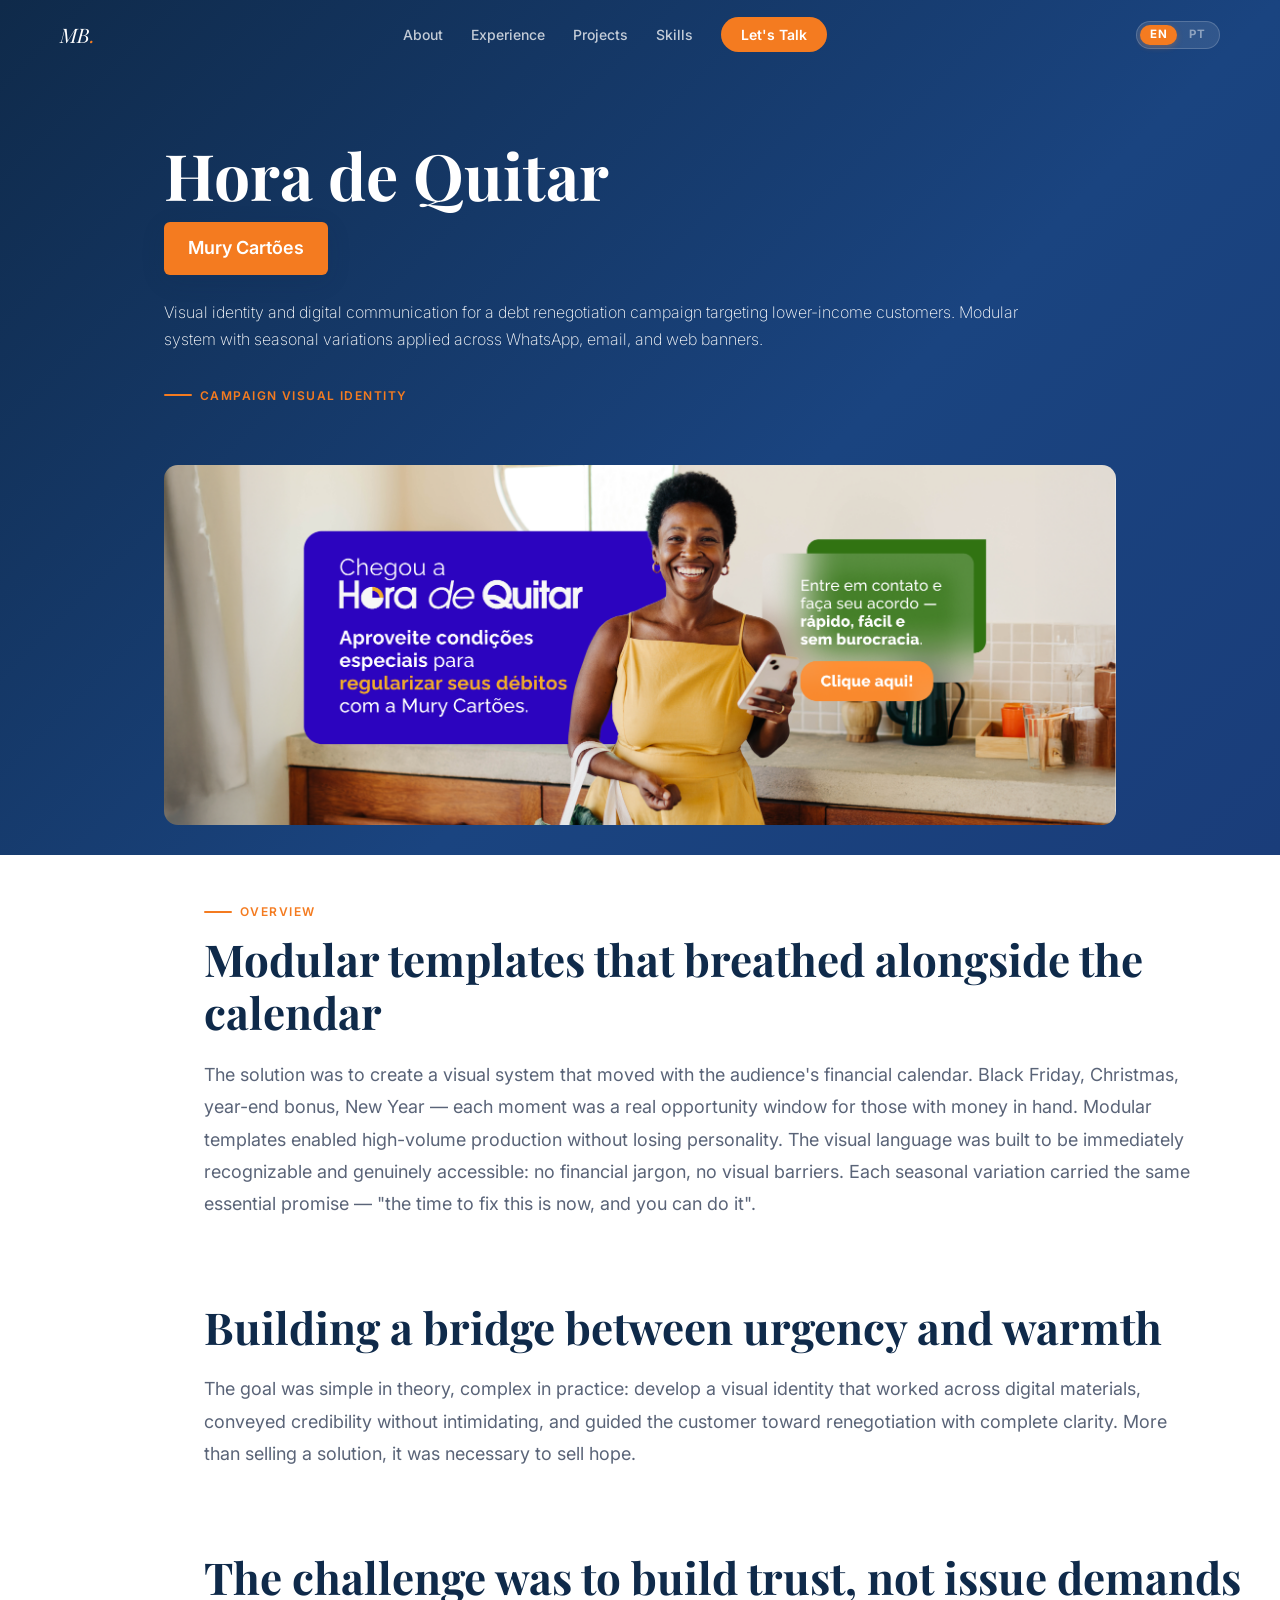
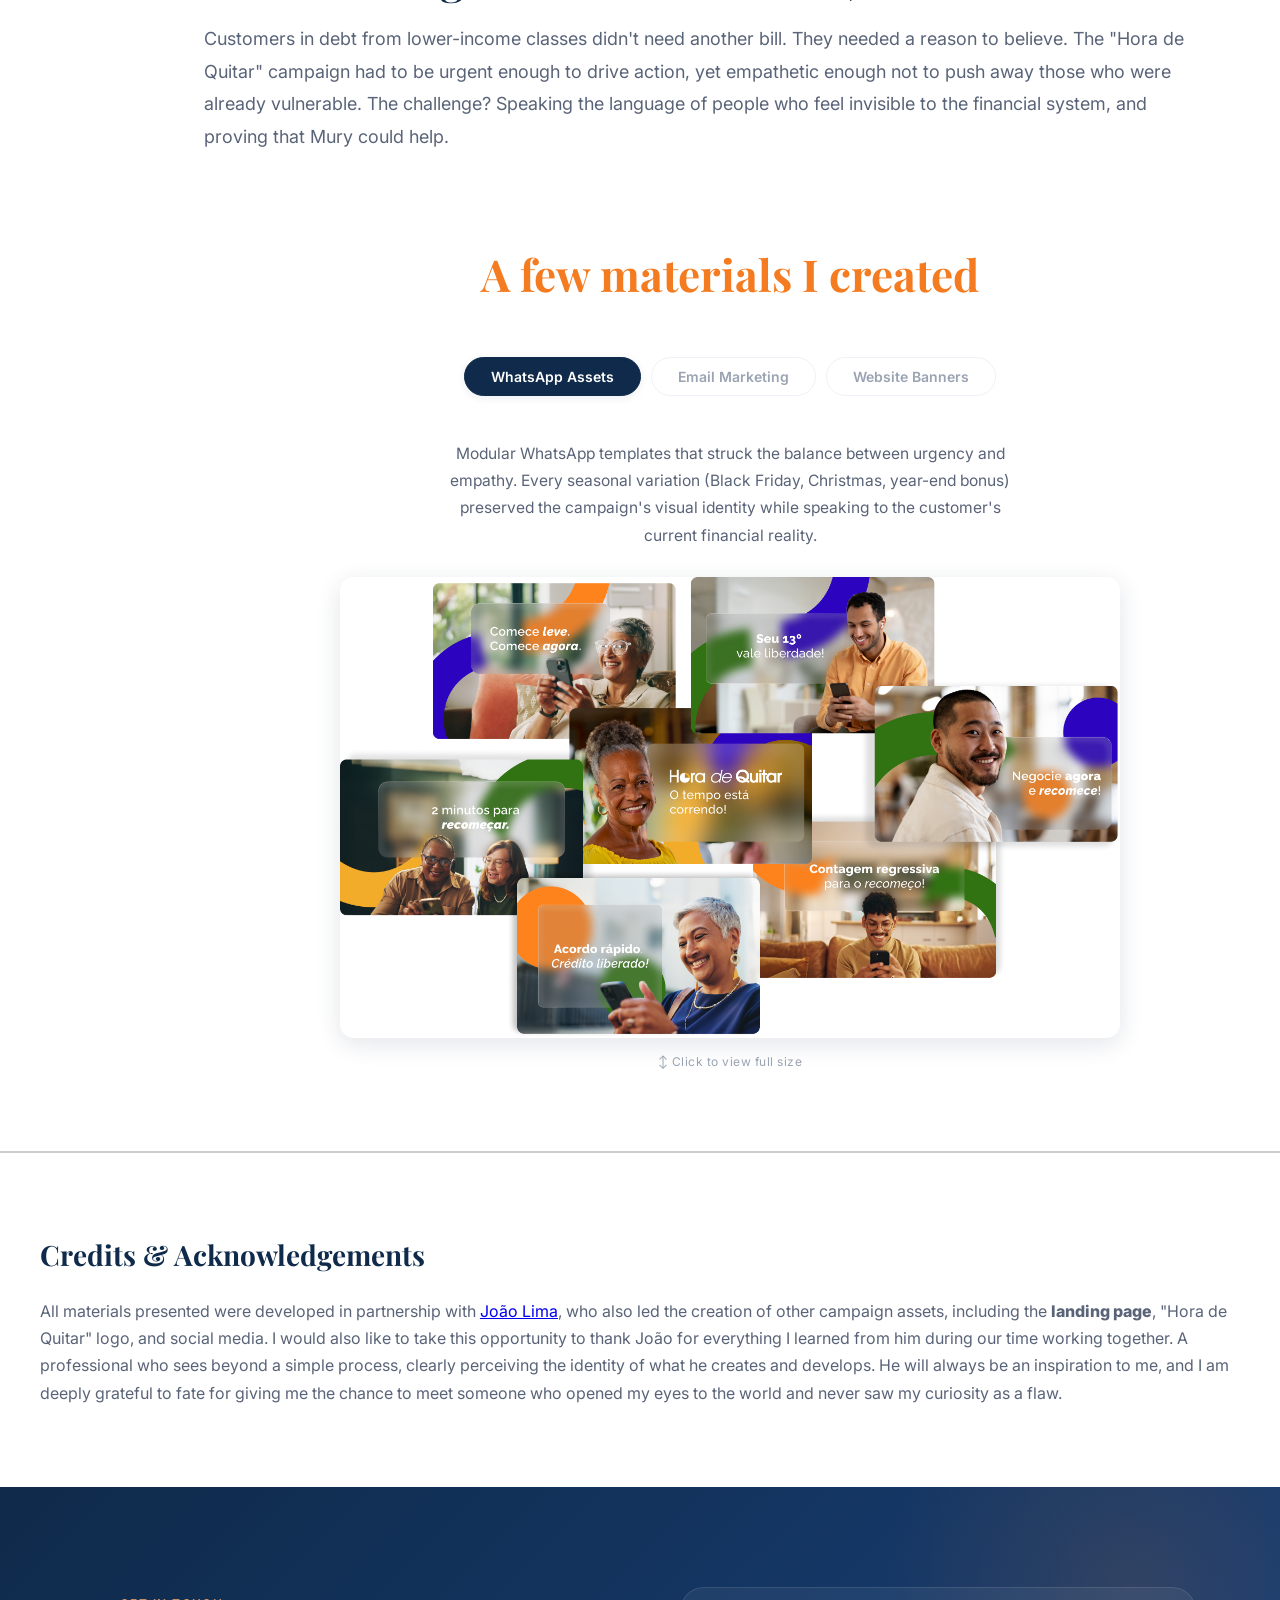
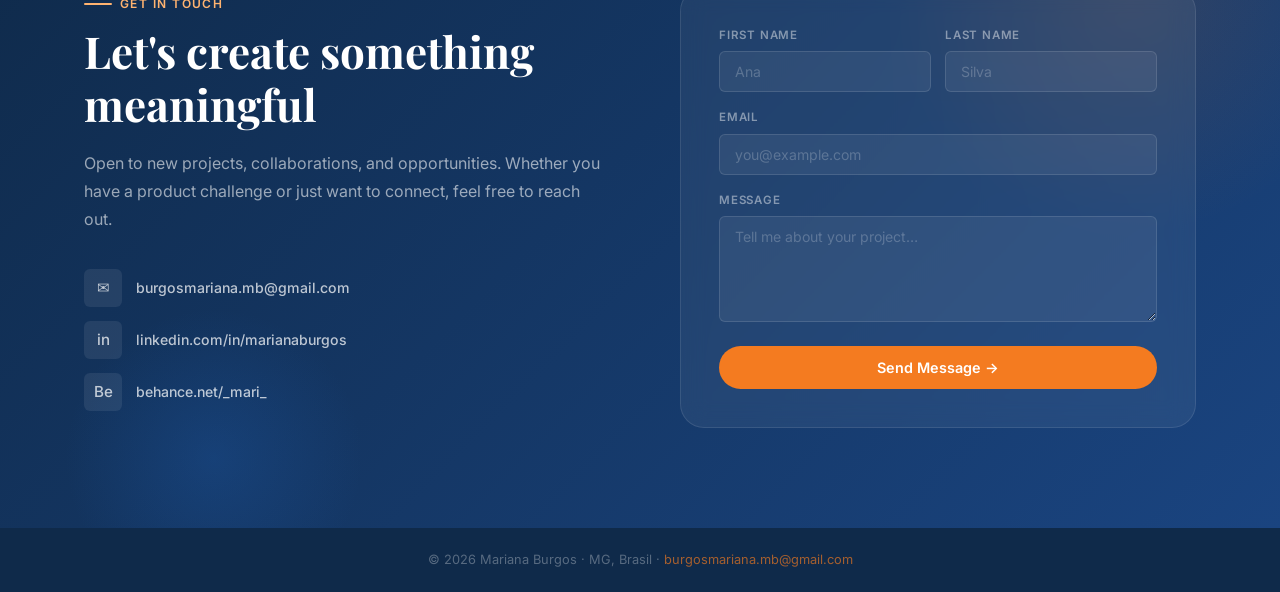
==== projeto-1.html @ d27d1cd1 "projeto-1 projeto mais atualizações" ====
<!DOCTYPE html>
<html lang="en">
<head>
  <meta charset="UTF-8" />
  <meta name="viewport" content="width=device-width, initial-scale=1.0" />
  <title>Hora de Quitar — Mariana Burgos</title>
  <link rel="preconnect" href="https://fonts.googleapis.com" />
  <link rel="preconnect" href="https://fonts.gstatic.com" crossorigin />
  <link href="https://fonts.googleapis.com/css2?family=Inter:wght@300;400;500;600;700&family=Playfair+Display:ital,wght@0,700;1,700&display=swap" rel="stylesheet" />
  <link rel="stylesheet" href="css/style.css">
  <link rel="stylesheet" href="css/projeto-1.css">
</head>
<body>

  <!-- ─── NAV ─────────────────────────────────────────────── -->
  <nav id="navbar">
    <div class="nav-inner">
      <a href="index.html" class="nav-logo">MB<span>.</span></a>
      
      <ul class="nav-links" id="navLinks">
        <li><a href="index.html#about"      data-i18n="nav.about">About</a></li>
        <li><a href="index.html#experience" data-i18n="nav.experience">Experience</a></li>
        <li><a href="index.html#projects"   data-i18n="nav.projects">Projects</a></li>
        <li><a href="index.html#skills"     data-i18n="nav.skills">Skills</a></li>
        <li><a href="index.html#contact" class="nav-cta" data-i18n="nav.cta">Let's Talk</a></li>
      </ul>

      <div class="nav-right">
        <div class="lang-toggle" role="group" aria-label="Language">
          <button class="lang-btn active" data-lang="en">EN</button>
          <button class="lang-btn" data-lang="pt">PT</button>
        </div>
        <button class="nav-toggle" id="navToggle" aria-label="Toggle menu">
          <span></span><span></span><span></span>
        </button>
      </div>
    </div>
  </nav>

  <!-- ─── PROJECT HERO ─────────────────────────────────────── -->
  <section class="project-hero">
    <div class="container">
      <div class="project-hero-content">
        <h1 class="project-title">Hora de Quitar</h1>
        <a href="https://murycartoes.com.br/" target="_blank" rel="noopener" class="company-btn">Mury Cartões</a>
        <p class="project-tagline" data-i18n="p1.tagline">Identidade visual e comunicação digital para uma campanha de renegociação de dívidas voltada para clientes das classes D e E. Sistema modular com variações sazonais aplicadas em WhatsApp, e-mail e banners web.</p>

        <div class="project-meta">
            <span class="section-label" data-i18n="p1.meta">Campaign visual identity</span>
        </div>
      </div>
      
      <div class="project-hero-image">
        <img src="projetos/Renegociacao/banner-2600-1000.png" alt="Hora de Quitar Campaign Banner" />
      </div>
    </div>
  </section>

  <!-- ─── OVERVIEW SECTION ─────────────────────────────────── -->

 <section class="project-section">
    <div class="container">
      <span class="section-label" data-i18n="p1.ov1.label">Overview</span>
      <h2 class="section-title" data-i18n="p1.ov1.title">Templates modulares que respiravam junto com o calendário</h2>
      <p class="section-description" data-i18n="p1.ov1.desc">A solução foi criar um sistema visual que respirava com o calendário financeiro do público. Black Friday, Natal, 13º salário, Ano Novo — cada momento era uma janela de oportunidade real para quem tinha dinheiro na mão. Os templates modulares permitiram produção em escala sem perder personalidade. A linguagem visual foi construída para ser imediatamente reconhecível e genuinamente acessível: nada de jargão financeiro, nada de barreiras visuais. Cada variação sazonal carregava a mesma promessa essencial — "o momento de resolver isso é agora, e você consegue".</p>
    </div>
  </section>

  <section class="project-section">
    <div class="container">
       <h2 class="section-title" data-i18n="p1.ov2.title">Criar uma ponte entre urgência e acolhimento</h2>
      <p class="section-description" data-i18n="p1.ov2.desc">O objetivo era simples na teoria, complexo na prática: desenvolver uma identidade visual que funcionasse em materiais digitais, transmitisse credibilidade sem intimidar, e guiasse o cliente até a renegociação com clareza total. Mais do que vender uma solução, era necessário vender esperança.</p>
    </div>
  </section>

  <section class="project-section">
    <div class="container">
       <h2 class="section-title" data-i18n="p1.ov3.title">O desafio era criar confiança, não cobrança</h2>
      <p class="section-description" data-i18n="p1.ov3.desc">Clientes inadimplentes das classes D e E não precisavam de mais um boleto. Precisavam de um motivo para acreditar. A campanha "Hora de Quitar" tinha que ser urgente o suficiente para gerar ação, mas empática o bastante para não afastar quem já estava vulnerável. O desafio? Falar a língua de quem se sente invisível para o sistema financeiro, e provar que a Mury poderia ajudar.</p>
    
    </div>
  </section>

  <!-- ─── MATERIALS SECTION ────────────────────────────────── -->
  <section class="project-section gray-bg">
    <div class="container">
      <h2 class="section-title center" style="color: var(--orange);" data-i18n="p1.mat.title">A few materials I created</h2>

      <!-- Tab navigation -->
      <div class="mat-tabs" role="tablist">
        <button class="mat-tab active" data-tab="whatsapp" role="tab" aria-selected="true"  data-i18n="p1.zap.title">WhatsApp Assets</button>
        <button class="mat-tab"        data-tab="email"    role="tab" aria-selected="false" data-i18n="p1.email.title">Email Marketing</button>
        <button class="mat-tab"        data-tab="banners"  role="tab" aria-selected="false" data-i18n="p1.banners.title">Website Banners</button>
      </div>

      <!-- WhatsApp panel -->
      <div class="mat-panel active" data-panel="whatsapp" role="tabpanel">
        <p class="mat-desc" data-i18n="p1.zap.desc">Representative outreach pieces designed for customer communication and debt renegotiation.</p>
        <div class="mat-image-wrap">
          <img src="projetos/Renegociacao/whatsapp-assets.png" alt="WhatsApp Assets" loading="lazy" class="mat-image whatsapp-image-clickable" />
          <span class="mat-hint" data-i18n="p1.mat.hint">↕ Click to view full size</span>
        </div>
      </div>

      <!-- Email panel -->
      <div class="mat-panel" data-panel="email" role="tabpanel">
        <p class="mat-desc" data-i18n="p1.email.desc">Template designs crafted for different campaign phases and messaging themes.</p>
        <div class="mat-image-wrap">
          <img src="projetos/Renegociacao/email-marketing.png" alt="Email Marketing Template" loading="lazy" class="mat-image email-image-clickable" />
          <span class="mat-hint" data-i18n="p1.mat.hint">↕ Click to view full size</span>
        </div>
      </div>

      <!-- Banners panel -->
      <div class="mat-panel" data-panel="banners" role="tabpanel">
        <p class="mat-desc" data-i18n="p1.banners.desc">High-impact banner formats designed for desktop and mobile placements.</p>
        <div class="mat-image-wrap">
          <img src="projetos/Renegociacao/banner-2600-1000.png" alt="Website Banner" loading="lazy" class="mat-image banner-clickable" />
          <span class="mat-hint" data-i18n="p1.mat.hint">↕ Click to view full size</span>
        </div>
      </div>

    </div>
  </section>


  <hr class="divider">

  <div class="credits-section">
        <h3 class="credits-title" data-i18n="p1.credits.title">Créditos e agradecimentos</h3>
        <p class="credits-text" data-i18n="p1.credits.text">Todo o material apresentado foi desenvolvido em parceria com <a href="https://www.linkedin.com/in/limadesign/" target="_blank">João Lima</a>, que também liderou a criação de outros assets da campanha, incluindo a <a href="https://murycartoes.com.br/renegociacao/?source=bannerSite" target="_blank" class="credits-link">landing page</a>, logo "Hora de Quitar" e social media. Gostaria de aproveitar e agradecer ao João por todo aprendizado que tive com ele durante nosso tempo trabalhando juntos. Um profissional que vê além de um simples processo, enxerga claramente a identidade daquilo que cria e desenvolve. Sempre será uma inspiração para mim e sou muito grata ao destino/vida por ter me dado a oportunidade de conhecer alguém que fez abrir os meus olhos para o mundo e não viu a minha curiosidade como um defeito.</p>
      </div>


      
  <!-- ─── CONTACT ───────────────────────────────────────────── -->
  <section id="contact">
    <div class="container">
      <div class="contact-inner">

        <div class="contact-info">
          <span class="section-label" data-i18n="contact.label">Get In Touch</span>
          <h2 class="section-title"   data-i18n="contact.title">Let's create something meaningful</h2>
          <p class="contact-tagline"  data-i18n="contact.tagline">Open to new projects, collaborations, and opportunities. Whether you have a product challenge or just want to connect — feel free to reach out.</p>
          <div class="contact-links">
            <a href="mailto:burgosmariana.mb@gmail.com" class="contact-link">
              <div class="contact-link-icon">✉</div>
              burgosmariana.mb@gmail.com
            </a>
            <a href="https://www.linkedin.com/in/mariana-burgos-609727202/" target="_blank" rel="noopener" class="contact-link">
              <div class="contact-link-icon">in</div>
              linkedin.com/in/marianaburgos
            </a>
            <a href="https://www.behance.net/_mari_" target="_blank" rel="noopener" class="contact-link">
              <div class="contact-link-icon">Be</div>
              behance.net/_mari_
            </a>
          </div>
        </div>

        <form class="contact-form" onsubmit="return false;">
          <div class="form-row">
            <div class="form-group">
              <label data-i18n="form.fname">First Name</label>
              <input type="text" data-i18n-ph="form.ph.fname" placeholder="Ana" />
            </div>
            <div class="form-group">
              <label data-i18n="form.lname">Last Name</label>
              <input type="text" data-i18n-ph="form.ph.lname" placeholder="Silva" />
            </div>
          </div>
          <div class="form-group">
            <label data-i18n="form.email">Email</label>
            <input type="email" data-i18n-ph="form.ph.email" placeholder="you@example.com" />
          </div>
          
          <div class="form-group">
            <label data-i18n="form.msg">Message</label>
            <textarea data-i18n-ph="form.ph.msg" placeholder="Tell me about your project…"></textarea>
          </div>
          <button type="submit" class="form-submit" data-i18n="form.submit">Send Message →</button>
        </form>

      </div>
    </div>
  </section>

  <!-- ─── FOOTER ────────────────────────────────────────────── -->
  <footer>
    <p class="footer-text" data-i18n="footer.text">© 2026 Mariana Burgos · MG, Brasil · <a href="mailto:burgosmariana.mb@gmail.com">burgosmariana.mb@gmail.com</a></p>
  </footer>

  <!-- ─── LIGHTBOX ────────────────────────────────────────── -->
  <div id="lightbox" class="lightbox">
    <button id="lightboxClose" class="lightbox-close" aria-label="Close">
      <svg width="24" height="24" viewBox="0 0 24 24" fill="none">
        <path d="M18 6L6 18M6 6l12 12" stroke="currentColor" stroke-width="2" stroke-linecap="round" stroke-linejoin="round"/>
      </svg>
    </button>
    
    <button id="lightboxPrev" class="lightbox-nav prev" aria-label="Previous">
      <svg width="24" height="24" viewBox="0 0 24 24" fill="none">
        <path d="M15 18l-6-6 6-6" stroke="currentColor" stroke-width="2" stroke-linecap="round" stroke-linejoin="round"/>
      </svg>
    </button>
    
    <div class="lightbox-content">
      <img id="lightboxImage" src="" alt="Fullscreen view" />
    </div>
    
    <button id="lightboxNext" class="lightbox-nav next" aria-label="Next">
      <svg width="24" height="24" viewBox="0 0 24 24" fill="none">
        <path d="M9 18l6-6-6-6" stroke="currentColor" stroke-width="2" stroke-linecap="round" stroke-linejoin="round"/>
      </svg>
    </button>
  </div>

  <script src="js/script.js"></script>
  <script src="js/projeto-1.js"></script>
</body>
</html>
---- css/style.css ----
/* ── Reset & Base ─────────────────────────────────────── */
    *, *::before, *::after { box-sizing: border-box; margin: 0; padding: 0; }

    :root {
      --blue-dark:   #0f2a4a;
      --blue:        #1a4480;
      --blue-mid:    #1e5cad;
      --blue-light:  #d6e6ff;
      --orange:      #f47b20;
      --orange-dark: #d6650e;
      --orange-light:#fff0e0;
      --white:       #ffffff;
      --gray-50:     #f8f9fc;
      --gray-100:    #eef1f7;
      --gray-400:    #9aa3b2;
      --gray-600:    #5a6478;
      --gray-800:    #1e2535;
      --radius-sm:   6px;
      --radius-md:   14px;
      --radius-lg:   24px;
      --shadow-sm:   0 2px 8px rgba(15,42,74,.08);
      --shadow-md:   0 6px 24px rgba(15,42,74,.12);
      --shadow-lg:   0 16px 48px rgba(15,42,74,.16);
      --transition:  .3s cubic-bezier(.4,0,.2,1);
    }

    html { scroll-behavior: smooth; }

    body {
      font-family: 'Inter', sans-serif;
      color: var(--gray-800);
      background: var(--white);
      line-height: 1.6;
      overflow-x: hidden;
    }

    /* ── Scrollbar ───────────────────────────────────────── */
    ::-webkit-scrollbar { width: 6px; }
    ::-webkit-scrollbar-track { background: var(--gray-50); }
    ::-webkit-scrollbar-thumb { background: var(--blue-mid); border-radius: 3px; }

    /* ── Utility ─────────────────────────────────────────── */
    .container { max-width: 1160px; margin: 0 auto; padding: 0 24px; }

    .section-label {
      display: inline-flex;
      align-items: center;
      gap: 8px;
      font-size: .75rem;
      font-weight: 600;
      letter-spacing: .12em;
      text-transform: uppercase;
      color: var(--orange);
      margin-bottom: 12px;
    }
    .section-label::before {
      content: '';
      display: block;
      width: 28px; height: 2px;
      background: var(--orange);
      border-radius: 2px;
    }

    .section-title {
      font-family: 'Playfair Display', serif;
      font-size: clamp(2rem, 4vw, 2.75rem);
      color: var(--blue-dark);
      line-height: 1.2;
    }

    section { padding: 100px 0; }

    /* ── Nav ─────────────────────────────────────────────── */
    nav {
      position: fixed;
      top: 0; left: 0; right: 0;
      z-index: 100;
      padding: 0 24px;
      transition: var(--transition);
    }
    nav.scrolled {
      background: rgba(255,255,255,.92);
      backdrop-filter: blur(16px);
      -webkit-backdrop-filter: blur(16px);
      box-shadow: var(--shadow-sm);
    }
    .nav-inner {
      max-width: 1160px;
      margin: 0 auto;
      display: flex;
      align-items: center;
      justify-content: space-between;
      height: 70px;
      gap: 20px;
    }
    .nav-logo {
      font-family: 'Playfair Display', serif;
      font-size: 1.25rem;
      color: var(--white);
      text-decoration: none;
      font-style: italic;
      flex-shrink: 0;
    }
    nav.scrolled .nav-logo { color: var(--blue-dark); }
    .nav-logo span { color: var(--orange); }

    .nav-links {
      display: flex;
      gap: 28px;
      list-style: none;
      align-items: center;
    }
    .nav-links a {
      text-decoration: none;
      font-size: .875rem;
      font-weight: 500;
      color: rgba(255,255,255,.75);
      position: relative;
      transition: color var(--transition);
    }
    nav.scrolled .nav-links a { color: var(--gray-600); }
    .nav-links a::after {
      content: '';
      position: absolute;
      bottom: -3px; left: 0;
      width: 0; height: 2px;
      background: var(--orange);
      border-radius: 2px;
      transition: width var(--transition);
    }
    .nav-links a:hover { color: var(--white); }
    nav.scrolled .nav-links a:hover { color: var(--blue-dark); }
    .nav-links a:hover::after { width: 100%; }

    .nav-cta {
      background: var(--orange) !important;
      color: var(--white) !important;
      padding: 9px 20px;
      border-radius: 50px;
      font-weight: 600 !important;
      transition: background var(--transition), transform var(--transition) !important;
    }
    .nav-cta::after { display: none !important; }
    .nav-cta:hover { background: var(--orange-dark) !important; transform: translateY(-1px); }

    /* ── Language Toggle ─────────────────────────────────── */
    .lang-toggle {
      display: flex;
      align-items: center;
      background: rgba(255,255,255,.1);
      border: 1px solid rgba(255,255,255,.18);
      border-radius: 50px;
      padding: 3px;
      gap: 2px;
      flex-shrink: 0;
      transition: background var(--transition), border-color var(--transition);
    }
    nav.scrolled .lang-toggle {
      background: var(--gray-100);
      border-color: var(--gray-100);
    }
    .lang-btn {
      background: none;
      border: none;
      color: rgba(255,255,255,.45);
      font-size: .72rem;
      font-weight: 700;
      letter-spacing: .07em;
      padding: 4px 10px;
      border-radius: 50px;
      cursor: pointer;
      transition: all var(--transition);
      font-family: inherit;
      line-height: 1;
    }
    nav.scrolled .lang-btn { color: var(--gray-400); }
    .lang-btn.active {
      background: var(--orange);
      color: var(--white) !important;
      box-shadow: 0 2px 6px rgba(244,123,32,.3);
    }
    .lang-btn:hover:not(.active) {
      color: rgba(255,255,255,.8);
    }
    nav.scrolled .lang-btn:hover:not(.active) {
      color: var(--gray-600);
    }

    .nav-right {
      display: flex;
      align-items: center;
      gap: 14px;
    }

    .nav-toggle {
      display: none;
      flex-direction: column;
      gap: 5px;
      cursor: pointer;
      background: none;
      border: none;
      padding: 4px;
    }
    .nav-toggle span {
      display: block;
      width: 24px; height: 2px;
      background: var(--white);
      border-radius: 2px;
      transition: var(--transition);
    }
    nav.scrolled .nav-toggle span { background: var(--blue-dark); }

    /* ── Hero ────────────────────────────────────────────── */
    #hero {
      min-height: 100vh;
      display: flex;
      align-items: center;
      background: linear-gradient(135deg, var(--blue-dark) 0%, var(--blue) 60%, #1a3d7a 100%);
      position: relative;
      overflow: hidden;
      padding: 0;
    }
    #hero::before {
      content: '';
      position: absolute;
      width: 600px; height: 600px;
      border-radius: 50%;
      background: radial-gradient(circle, rgba(244,123,32,.18) 0%, transparent 70%);
      top: -100px; right: -100px;
    }
    #hero::after {
      content: '';
      position: absolute;
      width: 400px; height: 400px;
      border-radius: 50%;
      background: radial-gradient(circle, rgba(30,92,173,.4) 0%, transparent 70%);
      bottom: -80px; left: 10%;
    }

    .hero-grid {
      display: grid;
      grid-template-columns: 1fr 400px;
      gap: 60px;
      align-items: center;
      position: relative;
      z-index: 1;
      width: 100%;
    }

    .hero-location {
      display: inline-flex;
      align-items: center;
      gap: 6px;
      background: rgba(244,123,32,.15);
      border: 1px solid rgba(244,123,32,.3);
      color: #ffb370;
      font-size: .8rem;
      font-weight: 500;
      padding: 6px 16px;
      border-radius: 50px;
      margin-bottom: 24px;
    }

    .hero-name {
      font-family: 'Playfair Display', serif;
      font-size: clamp(2.8rem, 6vw, 4.5rem);
      color: var(--white);
      line-height: 1.1;
      margin-bottom: 14px;
    }
    .hero-name em { color: var(--orange); font-style: italic; }

    .hero-title {
      font-size: .82rem;
      font-weight: 600;
      color: rgba(255,255,255,.55);
      letter-spacing: .04em;
      margin-bottom: 20px;
      text-transform: uppercase;
    }

    .hero-subtitle {
      font-size: clamp(.95rem, 1.8vw, 1.1rem);
      color: rgba(255,255,255,.6);
      font-weight: 300;
      margin-bottom: 40px;
      max-width: 480px;
      line-height: 1.75;
    }

    .hero-actions { display: flex; gap: 16px; flex-wrap: wrap; }

    .btn-primary {
      display: inline-flex;
      align-items: center;
      gap: 8px;
      background: var(--orange);
      color: var(--white);
      text-decoration: none;
      font-weight: 600;
      font-size: .9rem;
      padding: 14px 30px;
      border-radius: 50px;
      transition: background var(--transition), transform var(--transition), box-shadow var(--transition);
    }
    .btn-primary:hover {
      background: var(--orange-dark);
      transform: translateY(-2px);
      box-shadow: 0 8px 24px rgba(244,123,32,.35);
    }

    .btn-outline {
      display: inline-flex;
      align-items: center;
      gap: 8px;
      background: transparent;
      color: var(--white);
      text-decoration: none;
      font-weight: 500;
      font-size: .9rem;
      padding: 14px 30px;
      border-radius: 50px;
      border: 1.5px solid rgba(255,255,255,.3);
      transition: border-color var(--transition), background var(--transition), transform var(--transition);
    }
    .btn-outline:hover {
      border-color: rgba(255,255,255,.7);
      background: rgba(255,255,255,.07);
      transform: translateY(-2px);
    }

    .hero-stats {
      display: flex;
      gap: 36px;
      margin-top: 52px;
      padding-top: 32px;
      border-top: 1px solid rgba(255,255,255,.12);
    }
    .stat-number {
      font-family: 'Playfair Display', serif;
      font-size: 2rem;
      color: var(--white);
      line-height: 1;
    }
    .stat-number span { color: var(--orange); }
    .stat-label {
      font-size: .75rem;
      color: rgba(255,255,255,.45);
      margin-top: 4px;
      text-transform: uppercase;
      letter-spacing: .06em;
    }

    /* Avatar card */
    .hero-visual { position: relative; }
    .avatar-card {
      background: rgba(255,255,255,.06);
      border: 1px solid rgba(255,255,255,.12);
      border-radius: var(--radius-lg);
      padding: 32px;
      backdrop-filter: blur(12px);
      -webkit-backdrop-filter: blur(12px);
      text-align: center;
      animation: float 5s ease-in-out infinite;
    }
    .avatar-ring {
      width: 160px; height: 160px;
      border-radius: 50%;
      background: linear-gradient(135deg, var(--orange) 0%, var(--blue-mid) 100%);
      padding: 4px;
      margin: 0 auto 22px;
    }
    .avatar-inner {
      width: 100%; height: 100%;
      border-radius: 50%;
      background: linear-gradient(135deg, #2a5298 0%, #1a3a6a 100%);
      display: flex;
      align-items: center;
      justify-content: center;
      font-family: 'Playfair Display', serif;
      font-size: 3.2rem;
      color: rgba(255,255,255,.9);
      font-style: italic;
    }
    .avatar-name { font-weight: 600; color: var(--white); font-size: 1.05rem; margin-bottom: 3px; }
    .avatar-role { font-size: .78rem; color: rgba(255,255,255,.45); margin-bottom: 4px; }
    .avatar-loc  { font-size: .75rem; color: rgba(244,123,32,.7); }
    .floating-tags {
      display: flex;
      flex-wrap: wrap;
      gap: 8px;
      justify-content: center;
      margin-top: 18px;
    }
    .tag {
      background: rgba(244,123,32,.15);
      border: 1px solid rgba(244,123,32,.25);
      color: #ffb370;
      font-size: .72rem;
      font-weight: 500;
      padding: 4px 11px;
      border-radius: 50px;
    }

    /* ── About ───────────────────────────────────────────── */
    #about { background: var(--white); }

    .about-grid {
      display: grid;
      grid-template-columns: 1fr 1fr;
      gap: 80px;
      align-items: center;
    }
    .about-image-wrap { position: relative; }
    .about-image-box {
      width: 100%;
      aspect-ratio: 4/5;
      border-radius: var(--radius-lg);
      background: linear-gradient(145deg, var(--blue-light) 0%, #c8deff 100%);
      display: flex;
      align-items: center;
      justify-content: center;
      font-family: 'Playfair Display', serif;
      font-size: 6rem;
      color: var(--blue-mid);
      font-style: italic;
      position: relative;
      overflow: hidden;
    }
    .about-image-box::before {
      content: '';
      position: absolute;
      inset: 0;
      background: linear-gradient(to bottom right, transparent 60%, rgba(30,92,173,.1));
    }
    .about-accent {
      position: absolute;
      bottom: -20px; right: -20px;
      width: 120px; height: 120px;
      background: var(--orange);
      border-radius: var(--radius-md);
      z-index: -1;
    }
    .about-dot-grid {
      position: absolute;
      top: -20px; left: -20px;
      width: 100px; height: 100px;
      background-image: radial-gradient(circle, var(--blue-light) 1.5px, transparent 1.5px);
      background-size: 12px 12px;
    }
    .about-text {
      color: var(--gray-600);
      font-size: 1.05rem;
      margin-bottom: 16px;
      line-height: 1.8;
    }
    .about-pillars {
      display: grid;
      grid-template-columns: 1fr 1fr;
      gap: 14px;
      margin-top: 32px;
    }
    .pillar {
      background: var(--gray-50);
      border-radius: var(--radius-md);
      padding: 18px;
      border: 1px solid var(--gray-100);
      transition: border-color var(--transition), box-shadow var(--transition);
    }
    .pillar:hover { border-color: var(--blue-light); box-shadow: var(--shadow-sm); }
    .pillar-icon { font-size: 1.4rem; margin-bottom: 7px; }
    .pillar-title { font-size: .875rem; font-weight: 600; color: var(--blue-dark); margin-bottom: 3px; }
    .pillar-desc  { font-size: .77rem; color: var(--gray-400); line-height: 1.5; }

    /* ── Experience ──────────────────────────────────────── */
    #experience { background: var(--gray-50); }

    .exp-layout {
      display: grid;
      grid-template-columns: 1fr 1fr;
      gap: 64px;
      margin-top: 56px;
    }
    .exp-column-title {
      font-size: .75rem;
      font-weight: 700;
      letter-spacing: .12em;
      text-transform: uppercase;
      color: var(--gray-400);
      margin-bottom: 28px;
      display: flex;
      align-items: center;
      gap: 8px;
    }
    .exp-column-title::after {
      content: '';
      flex: 1;
      height: 1px;
      background: var(--gray-100);
    }
    .timeline { position: relative; padding-left: 24px; }
    .timeline::before {
      content: '';
      position: absolute;
      left: 6px; top: 6px; bottom: 0;
      width: 2px;
      background: linear-gradient(to bottom, var(--blue-mid), var(--blue-light));
      border-radius: 2px;
    }
    .timeline-item { position: relative; margin-bottom: 32px; }
    .timeline-item:last-child { margin-bottom: 0; }
    .timeline-dot {
      position: absolute;
      left: -24px; top: 5px;
      width: 14px; height: 14px;
      border-radius: 50%;
      background: var(--white);
      border: 2.5px solid var(--blue-mid);
      transition: border-color var(--transition), background var(--transition);
    }
    .timeline-item:hover .timeline-dot { background: var(--orange); border-color: var(--orange); }
    .timeline-period {
      font-size: .72rem;
      font-weight: 600;
      letter-spacing: .06em;
      text-transform: uppercase;
      color: var(--orange);
      margin-bottom: 4px;
    }
    .timeline-role    { font-weight: 700; font-size: .95rem; color: var(--blue-dark); margin-bottom: 2px; }
    .timeline-company { font-size: .85rem; color: var(--gray-600); margin-bottom: 6px; }
    .timeline-desc    { font-size: .82rem; color: var(--gray-400); line-height: 1.55; }

    .edu-card {
      background: var(--white);
      border-radius: var(--radius-md);
      padding: 24px 28px;
      border: 1px solid var(--gray-100);
      display: flex;
      gap: 18px;
      align-items: flex-start;
      transition: border-color var(--transition), box-shadow var(--transition);
    }
    .edu-card:hover { border-color: var(--blue-light); box-shadow: var(--shadow-sm); }
    .edu-icon {
      width: 44px; height: 44px;
      background: var(--blue-light);
      border-radius: var(--radius-sm);
      display: flex;
      align-items: center;
      justify-content: center;
      font-size: 1.2rem;
      flex-shrink: 0;
    }
    .edu-degree  { font-weight: 700; font-size: .95rem; color: var(--blue-dark); margin-bottom: 3px; }
    .edu-school  { font-size: .85rem; color: var(--gray-600); margin-bottom: 3px; }
    .edu-period  { font-size: .75rem; color: var(--orange); font-weight: 600; letter-spacing: .04em; }

    /* ── Certifications ──────────────────────────────────── */
    .cert-section { margin-top: 28px; }
    .cert-section .edu-card { margin-bottom: 10px; padding: 18px 22px; }
    .cert-section .edu-card:last-child { margin-bottom: 0; }
    .cert-section .edu-icon { width: 38px; height: 38px; font-size: 1rem; background: var(--orange-light); }

    .edu-degree-row {
      display: flex;
      align-items: center;
      gap: 8px;
      flex-wrap: wrap;
      margin-bottom: 3px;
    }
    .edu-degree-row .edu-degree { margin-bottom: 0; }

    .cert-badge {
      font-size: .65rem;
      font-weight: 700;
      letter-spacing: .07em;
      text-transform: uppercase;
      background: var(--orange-light);
      color: var(--orange-dark);
      border: 1px solid rgba(244,123,32,.25);
      padding: 2px 8px;
      border-radius: 50px;
      white-space: nowrap;
      flex-shrink: 0;
    }

    .cert-covers {
      font-size: .77rem;
      color: var(--gray-400);
      margin-top: 5px;
      line-height: 1.5;
    }

    /* ── Projects ────────────────────────────────────────── */
    #projects { background: var(--white); }

    .projects-header {
      display: flex;
      align-items: flex-end;
      justify-content: space-between;
      margin-bottom: 56px;
      flex-wrap: wrap;
      gap: 20px;
    }
    .projects-grid { display: grid; grid-template-columns: repeat(2,1fr); gap: 28px; }

    .project-card {
      display: block;
      text-decoration: none;
      color: inherit;
      background: var(--white);
      border-radius: var(--radius-lg);
      overflow: hidden;
      box-shadow: var(--shadow-sm);
      border: 1px solid var(--gray-100);
      transition: transform var(--transition), box-shadow var(--transition);
    }
    .project-card:hover { transform: translateY(-4px); box-shadow: var(--shadow-md); }

    .project-thumb { height: 210px; position: relative; overflow: hidden; background: var(--gray-100); }
    .project-thumb img { width: 100%; height: 100%; object-fit: cover; display: block; }
    .project-thumb-bg { width: 100%; height: 100%; display: flex; align-items: center; justify-content: center; }
    .thumb-1 { background: linear-gradient(135deg,#d0dff8 0%,#b8cff5 100%); }
    .thumb-2 { background: linear-gradient(135deg,#fde8cc 0%,#fbd0a0 100%); }
    .thumb-3 { background: linear-gradient(135deg,#d0eee8 0%,#b0ddd0 100%); }
    .thumb-4 { background: linear-gradient(135deg,#e2d4f8 0%,#cdb8f0 100%); }
    .thumb-icon { font-size: 3.5rem; opacity: .35; }

    .coming-soon-overlay {
      position: absolute;
      inset: 0;
      display: flex;
      flex-direction: column;
      align-items: center;
      justify-content: center;
      background: rgba(15,42,74,.62);
      backdrop-filter: blur(2px);
      -webkit-backdrop-filter: blur(2px);
      gap: 10px;
    }
    .coming-soon-icon {
      width: 48px; height: 48px;
      border-radius: 50%;
      background: rgba(255,255,255,.12);
      border: 1.5px solid rgba(255,255,255,.3);
      display: flex;
      align-items: center;
      justify-content: center;
      font-size: 1.2rem;
    }
    .coming-soon-label {
      font-size: .72rem;
      font-weight: 700;
      letter-spacing: .14em;
      text-transform: uppercase;
      background: rgba(244,123,32,.25);
      border: 1px solid rgba(244,123,32,.4);
      padding: 5px 14px;
      border-radius: 50px;
      color: #ffc080;
    }
    .project-body { padding: 26px; }
    .project-tags { display: flex; gap: 8px; flex-wrap: wrap; margin-bottom: 10px; }
    .project-tag {
      font-size: .68rem;
      font-weight: 600;
      letter-spacing: .06em;
      text-transform: uppercase;
      padding: 3px 10px;
      border-radius: 50px;
    }
    .tag-blue   { background: var(--blue-light);   color: var(--blue-mid); }
    .tag-orange { background: var(--orange-light); color: var(--orange-dark); }
    .project-title {
      font-family: 'Playfair Display', serif;
      font-size: 1.25rem;
      color: var(--blue-dark);
      margin-bottom: 7px;
    }
    .project-desc { font-size: .855rem; color: var(--gray-600); line-height: 1.65; }

    /* ── Case Study Page ─────────────────────────────────── */
    .case-hero {
      padding: 100px 0 60px;
      background: linear-gradient(135deg, var(--blue-dark) 0%, var(--blue) 100%);
      color: #ffffff;
    }
    .case-hero-header {
      display: grid;
      grid-template-columns: 1fr 1fr;
      gap: 50px;
      align-items: center;
    }
    .case-hero-title {
      font-family: 'Playfair Display', serif;
      font-size: clamp(2.5rem, 5vw, 4rem);
      margin: 0 0 12px 0;
      color: #ffffff;
      line-height: 1.1;
    }
    .case-hero-company {
      font-size: .9rem;
      font-weight: 600;
      letter-spacing: .08em;
      text-transform: uppercase;
      color: rgba(255,255,255,.75);
      margin: 0 0 24px 0;
    }
    .case-hero-description {
      font-size: 1rem;
      line-height: 1.7;
      color: rgba(255,255,255,.85);
      margin: 0 0 20px 0;
      max-width: 520px;
    }
    .case-hero-badge {
      display: inline-block;
      background: var(--orange);
      color: #ffffff;
      border-radius: 999px;
      padding: 10px 18px;
      font-size: .9rem;
      font-weight: 600;
      margin-bottom: 28px;
      text-transform: capitalize;
    }
    .case-hero-info {
      display: grid;
      grid-template-columns: repeat(2, 1fr);
      gap: 16px;
    }
    .case-info-item {
      display: flex;
      flex-direction: column;
    }
    .case-info-label {
      font-size: .8rem;
      text-transform: uppercase;
      letter-spacing: .06em;
      color: rgba(255,255,255,.65);
      margin-bottom: 4px;
    }
    .case-info-value {
      font-size: .95rem;
      color: rgba(255,255,255,.95);
      font-weight: 500;
    }
    .case-hero-image {
      border-radius: 24px;
      overflow: hidden;
      box-shadow: 0 30px 80px rgba(0,0,0,.3);
    }
    .case-hero-image img {
      width: 100%;
      height: auto;
      display: block;
    }
    .case-overview {
      padding: 80px 0;
      background: #ffffff;
    }
    .case-overview-cards {
      display: grid;
      grid-template-columns: repeat(3, 1fr);
      gap: 24px;
    }
    .overview-card {
      background: #f8fbff;
      border: 1px solid rgba(15, 42, 74, .08);
      border-radius: 20px;
      padding: 32px 28px;
      box-shadow: 0 10px 30px rgba(15, 42, 74, .06);
    }
    .overview-card h3 {
      font-size: 1.05rem;
      color: var(--blue-dark);
      margin: 0 0 12px 0;
      font-weight: 600;
    }
    .overview-card p {
      font-size: .95rem;
      color: var(--gray-600);
      line-height: 1.7;
      margin: 0;
    }
    .case-challenge-solution {
      padding: 60px 0;
      background: #f5f8ff;
    }
    .challenge-solution-grid {
      display: grid;
      grid-template-columns: repeat(2, 1fr);
      gap: 28px;
    }
    .challenge-card,
    .solution-card {
      background: #ffffff;
      border: 1px solid rgba(15, 42, 74, .08);
      border-radius: 20px;
      padding: 32px 28px;
      box-shadow: 0 10px 30px rgba(15, 42, 74, .05);
    }
    .challenge-card h3,
    .solution-card h3 {
      font-size: 1.05rem;
      color: var(--orange);
      margin: 0 0 12px 0;
      font-weight: 600;
    }
    .challenge-card p,
    .solution-card p {
      font-size: .95rem;
      color: var(--gray-600);
      line-height: 1.7;
      margin: 0;
    }
    .case-materials-title {
      padding: 60px 0 40px;
    }
    .case-materials-title h2 {
      font-family: 'Playfair Display', serif;
      font-size: clamp(2rem, 4vw, 2.8rem);
      color: var(--orange);
      text-align: center;
      margin: 0;
    }
    .case-assets {
      padding: 0 0 80px 0;
    }
    .assets-group {
      margin-bottom: 60px;
    }
    .assets-header {
      margin-bottom: 28px;
    }
    .assets-header h3 {
      font-size: 1.15rem;
      color: var(--gray-800);
      margin: 0 0 8px 0;
      font-weight: 600;
    }
    .assets-header p {
      font-size: .95rem;
      color: var(--gray-600);
      margin: 0;
    }
    .carousel-wrapper {
      display: flex;
      align-items: center;
      gap: 16px;
    }
    .carousel-nav {
      flex-shrink: 0;
      width: 44px;
      height: 44px;
      border: 1px solid rgba(15, 42, 74, .16);
      background: #ffffff;
      color: var(--blue-dark);
      border-radius: 999px;
      font-size: 1rem;
      cursor: pointer;
      transition: all .2s ease;
      display: flex;
      align-items: center;
      justify-content: center;
    }
    .carousel-nav:hover {
      background: rgba(15, 42, 74, .06);
      border-color: rgba(15, 42, 74, .24);
    }
    .carousel {
      display: flex;
      gap: 16px;
      overflow-x: auto;
      scroll-snap-type: x mandatory;
      scroll-behavior: smooth;
      flex: 1;
      padding: 4px 0;
    }
    .carousel::-webkit-scrollbar {
      height: 6px;
    }
    .carousel::-webkit-scrollbar-thumb {
      background: rgba(15, 42, 74, .2);
      border-radius: 3px;
    }
    .carousel-item {
      flex: 0 0 auto;
      width: 280px;
      height: 320px;
      border: none;
      border-radius: 16px;
      overflow: hidden;
      cursor: pointer;
      transition: transform .2s ease, box-shadow .2s ease;
      padding: 0;
      background: none;
      scroll-snap-align: center;
    }
    .carousel-item:hover {
      transform: translateY(-4px);
      box-shadow: 0 16px 40px rgba(15, 42, 74, .15);
    }
    .carousel-item img {
      width: 100%;
      height: 100%;
      object-fit: cover;
      display: block;
    }
    .banners-group {
      margin-top: 60px;
    }
    .banners-container {
      display: grid;
      place-items: center;
    }
    .banner-item {
      width: 100%;
      max-width: 900px;
      border: none;
      border-radius: 24px;
      overflow: hidden;
      cursor: pointer;
      background: none;
      padding: 0;
    }
    
    .banner-item img {
      width: 100%;
      height: auto;
      display: block;
    }
    .lightbox {
      position: fixed;
      inset: 0;
      background: rgba(15, 42, 74, .95);
      display: none;
      align-items: center;
      justify-content: center;
      z-index: 200;
      padding: 20px;
    }
    .lightbox.active {
      display: flex;
    }
    .lightbox-backdrop {
      position: absolute;
      inset: 0;
      cursor: pointer;
    }
    .lightbox-content {
      position: relative;
      width: min(1200px, 90vw);
      max-height: 85vh;
      display: flex;
      align-items: center;
      justify-content: center;
    }
    .lightbox-content img {
      max-width: 100%;
      max-height: 85vh;
      object-fit: contain;
      border-radius: 12px;
    }
    .lightbox-close {
      position: absolute;
      top: -50px;
      right: 0;
      width: 40px;
      height: 40px;
      background: rgba(255,255,255,.15);
      border: 1px solid rgba(255,255,255,.2);
      color: #ffffff;
      border-radius: 50%;
      font-size: 1.5rem;
      cursor: pointer;
      transition: all .2s ease;
      display: flex;
      align-items: center;
      justify-content: center;
      z-index: 2;
    }
    .lightbox-close:hover {
      background: rgba(255,255,255,.25);
    }
    .lightbox-nav {
      position: absolute;
      top: 50%;
      transform: translateY(-50%);
      width: 44px;
      height: 44px;
      background: rgba(255,255,255,.15);
      border: 1px solid rgba(255,255,255,.2);
      color: #ffffff;
      border-radius: 50%;
      font-size: 1.2rem;
      cursor: pointer;
      transition: all .2s ease;
      display: flex;
      align-items: center;
      justify-content: center;
      z-index: 2;
    }
    .lightbox-nav:hover {
      background: rgba(255,255,255,.25);
    }
    .lightbox-nav.prev {
      left: -70px;
    }
    .lightbox-nav.next {
      right: -70px;
    }

    @media (max-width: 1024px) {
      .case-hero-header {
        grid-template-columns: 1fr;
        gap: 40px;
      }
      .case-overview-cards {
        grid-template-columns: 1fr;
      }
      .challenge-solution-grid {
        grid-template-columns: 1fr;
      }
    }

    @media (max-width: 768px) {
      .case-hero {
        padding: 70px 0 50px;
      }
      .case-hero-title {
        font-size: clamp(2rem, 5vw, 3rem);
      }
      .case-hero-info {
        grid-template-columns: 1fr;
      }
      .carousel-item {
        width: 240px;
        height: 280px;
      }
      .lightbox-nav.prev {
        left: -20px;
      }
      .lightbox-nav.next {
        right: -20px;
      }
    }

    @media (max-width: 540px) {
      .case-hero {
        padding: 60px 0 40px;
      }
      .case-hero-title {
        font-size: clamp(1.5rem, 4vw, 2.5rem);
      }
      .carousel-wrapper {
        flex-direction: column;
      }
      .carousel-nav {
        width: 36px;
        height: 36px;
      }
      .carousel-item {
        width: 200px;
        height: 240px;
      }
      .lightbox-close {
        top: -40px;
        width: 36px;
        height: 36px;
        font-size: 1.2rem;
      }
      .lightbox-nav {
        width: 36px;
        height: 36px;
        font-size: 1rem;
      }
    }

    #skills { background: var(--gray-50); }

    .skills-grid { display: grid; grid-template-columns: repeat(3,1fr); gap: 24px; margin-top: 56px; }

    .skill-group {
      background: var(--white);
      border-radius: var(--radius-md);
      padding: 28px;
      border: 1px solid var(--gray-100);
      transition: border-color var(--transition), box-shadow var(--transition);
    }
    .skill-group:hover { border-color: var(--blue-light); box-shadow: var(--shadow-md); }
    .skill-group-icon {
      width: 46px; height: 46px;
      border-radius: var(--radius-sm);
      display: flex;
      align-items: center;
      justify-content: center;
      font-size: 1.25rem;
      margin-bottom: 14px;
    }
    .icon-blue   { background: var(--blue-light); }
    .icon-orange { background: var(--orange-light); }
    .icon-green  { background: #d4f0e4; }
    .skill-group-title { font-weight: 700; font-size: .9rem; color: var(--blue-dark); margin-bottom: 14px; }
    .skill-item { margin-bottom: 12px; }
    .skill-item:last-child { margin-bottom: 0; }
    .skill-row { display: flex; justify-content: space-between; font-size: .8rem; color: var(--gray-600); margin-bottom: 4px; }
    .skill-pct { font-weight: 600; color: var(--blue-mid); }
    .skill-bar { height: 5px; background: var(--gray-100); border-radius: 50px; overflow: hidden; }
    .skill-fill {
      height: 100%;
      border-radius: 50px;
      background: linear-gradient(90deg, var(--blue-mid), var(--orange));
      transform-origin: left;
      animation: grow 1s ease forwards;
    }
    @keyframes grow { from { transform: scaleX(0); } to { transform: scaleX(1); } }

    .tools-section { margin-top: 56px; }
    .tools-title {
      font-size: .75rem;
      font-weight: 600;
      letter-spacing: .12em;
      text-transform: uppercase;
      color: var(--gray-400);
      margin-bottom: 18px;
      text-align: center;
    }
    .tools-list { display: flex; flex-wrap: wrap; gap: 10px; justify-content: center; }
    .tool-pill {
      background: var(--white);
      border: 1px solid var(--gray-100);
      border-radius: 50px;
      padding: 8px 20px;
      font-size: .82rem;
      font-weight: 500;
      color: var(--gray-600);
      transition: background var(--transition), border-color var(--transition), color var(--transition);
    }
    .tool-pill:hover { background: var(--blue-light); border-color: var(--blue-mid); color: var(--blue-dark); }

    /* ── Contact ─────────────────────────────────────────── */
    #contact {
      background: linear-gradient(135deg, var(--blue-dark) 0%, var(--blue) 100%);
      position: relative;
      overflow: hidden;
    }
    #contact::before {
      content: '';
      position: absolute;
      width: 500px; height: 500px;
      border-radius: 50%;
      background: radial-gradient(circle, rgba(244,123,32,.12) 0%, transparent 70%);
      top: -150px; right: -100px;
    }
    #contact::after {
      content: '';
      position: absolute;
      width: 300px; height: 300px;
      border-radius: 50%;
      background: radial-gradient(circle, rgba(30,92,173,.3) 0%, transparent 70%);
      bottom: -80px; left: 5%;
    }
    .contact-inner {
      position: relative;
      z-index: 1;
      display: grid;
      grid-template-columns: 1fr 1fr;
      gap: 80px;
      align-items: start;
    }
    .contact-info .section-label { color: #ffb370; }
    .contact-info .section-label::before { background: #ffb370; }
    .contact-info .section-title { color: var(--white); margin-bottom: 18px; }
    .contact-tagline { color: rgba(255,255,255,.58); font-size: 1rem; margin-bottom: 36px; line-height: 1.75; }

    .contact-links { display: flex; flex-direction: column; gap: 14px; }
    .contact-link {
      display: flex;
      align-items: center;
      gap: 14px;
      text-decoration: none;
      color: rgba(255,255,255,.72);
      font-size: .88rem;
      font-weight: 500;
      transition: color var(--transition);
    }
    .contact-link:hover { color: var(--white); }
    .contact-link-icon {
      width: 38px; height: 38px;
      border-radius: var(--radius-sm);
      background: rgba(255,255,255,.08);
      display: flex;
      align-items: center;
      justify-content: center;
      font-size: .95rem;
      flex-shrink: 0;
      transition: background var(--transition);
    }
    .contact-link:hover .contact-link-icon { background: rgba(244,123,32,.25); }

    .contact-form {
      background: rgba(255,255,255,.06);
      border: 1px solid rgba(255,255,255,.1);
      border-radius: var(--radius-lg);
      padding: 38px;
      backdrop-filter: blur(12px);
      -webkit-backdrop-filter: blur(12px);
    }
    .form-row { display: grid; grid-template-columns: 1fr 1fr; gap: 14px; }
    .form-group { margin-bottom: 16px; }
    .form-group label {
      display: block;
      font-size: .72rem;
      font-weight: 600;
      letter-spacing: .07em;
      text-transform: uppercase;
      color: rgba(255,255,255,.45);
      margin-bottom: 7px;
    }
    .form-group input,
    .form-group textarea,
    .form-group select {
      width: 100%;
      background: rgba(255,255,255,.06);
      border: 1px solid rgba(255,255,255,.12);
      border-radius: var(--radius-sm);
      padding: 11px 15px;
      color: var(--white);
      font-family: inherit;
      font-size: .88rem;
      outline: none;
      transition: border-color var(--transition), background var(--transition);
      -webkit-appearance: none;
    }
    .form-group input::placeholder,
    .form-group textarea::placeholder { color: rgba(255,255,255,.22); }
    .form-group input:focus,
    .form-group textarea:focus,
    .form-group select:focus { border-color: var(--orange); background: rgba(255,255,255,.1); }
    .form-group select option { background: var(--blue-dark); }
    .form-group textarea { resize: vertical; min-height: 106px; }
    .form-submit {
      width: 100%;
      background: var(--orange);
      color: var(--white);
      border: none;
      border-radius: 50px;
      padding: 13px;
      font-family: inherit;
      font-size: .9rem;
      font-weight: 600;
      cursor: pointer;
      transition: background var(--transition), transform var(--transition), box-shadow var(--transition);
    }
    .form-submit:hover {
      background: var(--orange-dark);
      transform: translateY(-2px);
      box-shadow: 0 8px 24px rgba(244,123,32,.35);
    }

    /* ── Footer ──────────────────────────────────────────── */
    footer { background: var(--blue-dark); padding: 22px 24px; text-align: center; }
    .footer-text { font-size: .8rem; color: rgba(255,255,255,.3); }
    .footer-text a { color: rgba(244,123,32,.65); text-decoration: none; }
    .footer-text a:hover { color: var(--orange); }

    /* ── Animations ──────────────────────────────────────── */
    @keyframes float {
      0%, 100% { transform: translateY(0); }
      50%       { transform: translateY(-12px); }
    }

    /* ── Responsive ──────────────────────────────────────── */
    @media (max-width: 1024px) {
      .hero-grid { grid-template-columns: 1fr; }
      .hero-visual { display: none; }
      .about-grid { grid-template-columns: 1fr; gap: 48px; }
      .about-image-wrap { max-width: 340px; }
      .exp-layout { grid-template-columns: 1fr; gap: 48px; }
      .skills-grid { grid-template-columns: 1fr 1fr; }
    }

    @media (max-width: 768px) {
      section { padding: 72px 0; }

      .nav-links { display: none; flex-direction: column; gap: 0; }
      .nav-links.open {
        display: flex;
        position: fixed;
        top: 70px; left: 0; right: 0;
        background: var(--white);
        padding: 20px 24px 28px;
        box-shadow: var(--shadow-md);
      }
      .nav-links.open li { border-bottom: 1px solid var(--gray-100); }
      .nav-links.open a { display: block; padding: 12px 0; font-size: 1rem; color: var(--gray-600) !important; }
      .nav-links.open .nav-cta { display: inline-flex; margin-top: 12px; padding: 10px 24px; }
      .nav-toggle { display: flex; }

      .projects-header { flex-direction: column; align-items: flex-start; }
      .projects-grid { grid-template-columns: 1fr; }
      .skills-grid { grid-template-columns: 1fr; }
      .contact-inner { grid-template-columns: 1fr; gap: 48px; }
      .contact-form { padding: 26px; }
      .form-row { grid-template-columns: 1fr; }
      .hero-stats { flex-wrap: wrap; gap: 24px; }
    }

    @media (max-width: 480px) {
      .about-pillars { grid-template-columns: 1fr; }
    }
---- css/projeto-1.css ----
.project-hero {
  padding: 140px 0 30px;
  background: linear-gradient(135deg, var(--blue-dark) 0%, var(--blue) 60%, #1a3d7a 100%);
}

.project-hero .container {
  display: grid;
  grid-template-columns: 1fr;
  gap: 48px;
  max-width: 1000px;
}

.project-hero-content {
  text-align: left;
}

.project-title {
  font-family: 'Playfair Display', serif;
  font-size: clamp(2.5rem, 6vw, 4rem);
  color: var(--white);
  line-height: 1.1;
  margin-bottom: 12px;
  text-align: left;
}

.project-subtitle {
  font-size: 1.125rem;
  color: var(--white);
  text-align: left;
  font-weight: 300;
}

.project-subtitle strong {
  color: var(--white);
  font-weight: 600;
}

.company-btn {
  display: inline-block;
  font-size: 1.125rem;
  color: var(--white);
  background-color: var(--orange);
  padding: 12px 24px;
  border-radius: var(--radius-sm);
  text-decoration: none;
  font-weight: 600;
  margin-bottom: 24px;
  box-shadow: var(--shadow-md);
}


.project-tagline {
  font-size: 1rem;
  color: var(--white);
  line-height: 1.7;
  margin: 0 95px 32px auto;
  text-align: left;
  font-weight: 200;
}

.project-meta {
  display: flex;
  gap: 24px;
  justify-content: left;
  flex-wrap: wrap;
}


.project-hero-image {
  border-radius: var(--radius-md);
  overflow: hidden;
  max-height: 600px;
}

.project-hero-image img {
  width: 100%;
  height: auto;
  max-height: 500px;
  object-fit: cover;
  display: block;
}

/* ── Project Sections ─────────────────────────────────────── */
.project-section {
  padding: 40px 0 40px 180px;
}

.section-title.center {
  text-align: center;
  margin: 15px 10px 56px 10px;
}

.section-description {
  font-size: 1.125rem;
  line-height: 1.8;
  color: var(--gray-600);
  max-width: 1000px;
  margin-top: 20px;
}

/* ── Overview Grid ────────────────────────────────────────── */
.overview-grid {
  display: grid;
  grid-template-columns: repeat(auto-fit, minmax(280px, 1fr));
  gap: 32px;
  margin-top: 40px;
}

.overview-item {
  padding: 32px;
  background: var(--white);
  border-radius: var(--radius-md);
  box-shadow: var(--shadow-sm);
  transition: all var(--transition);
}

.overview-item:hover {
  transform: translateY(-4px);
  box-shadow: var(--shadow-md);
}

.overview-item h3 {
  font-family: 'Playfair Display', serif;
  font-size: 1.5rem;
  color: var(--blue);
  margin-bottom: 12px;
}

.overview-item p,
.overview-text {
  font-size: 1rem;
  line-height: 1.7;
  color: var(--gray-600);
}

/* ── Materials Section ────────────────────────────────────── */
.materials-category {
  margin-bottom: 80px;
}

.materials-category:last-child {
  margin-bottom: 0;
}

.materials-title {
  font-family: 'Playfair Display', serif;
  font-size: 1.75rem;
  color: var(--blue-dark);
  margin-bottom: 12px;
  text-align: center;
}

.materials-desc {
  font-size: 1rem;
  color: var(--gray-600);
  margin: 0px 310px 65px 310px;
  text-align: center;
}

/* ── Carousel ─────────────────────────────────────────────── */
.carousel-container { position: relative; max-width: 800px; margin: 0 auto; }

.carousel {
   overflow: hidden;
}

.carousel-track {
 display: flex; transition: transform 0.5s cubic-bezier(0.4, 0, 0.2, 1);
}

/* remove scrollbar (todos navegadores) */
.carousel-track::-webkit-scrollbar {
  display: none;
}

.carousel-slide {
  min-width: 100%; padding: 0 12px; display: flex; align-items: center; justify-content: center;
}

.carousel-slide img {
width: 100%; height: auto; max-height: 350px; object-fit: contain; cursor: pointer; transition: all var(--transition);
}


.carousel-arrow {
  position: absolute; top: 50%; transform: translateY(-50%); width: 48px; height: 48px; border-radius: 50%; background: var(--white); border: 2px solid var(--gray-100); color: var(--blue); cursor: pointer; display: flex; align-items: center; justify-content: center; transition: all var(--transition); box-shadow: var(--shadow-sm); z-index: 10;
}

.carousel-arrow:hover {
  background: var(--blue);
  border-color: var(--blue);
  color: var(--white);
  transform: translateY(-50%) scale(1.1);
  box-shadow: var(--shadow-md);
}

.carousel-arrow.prev {
  left: -24px;
}

.carousel-arrow.next {
  right: -24px;
}

/* ── Email Image Container ────────────────────────────────── */
.email-image-container {
  max-width: 900px;
  margin: 0 auto;
}

.email-image-clickable {
  width: 100%;
  height: auto;
  max-height: 1280px;
  object-fit: contain;
  cursor: pointer;
  border-radius: var(--radius-md);
  display: block;
}

/* ── WhatsApp Image Container ──────────────────────────────── */
.whatsapp-image-container {
  max-width: 900px;
  margin: 0 auto;
}

.whatsapp-image-clickable {
  width: 100%;
  height: auto;
  max-height: 1280px;
  object-fit: contain;
  cursor: pointer;
  border-radius: var(--radius-md);
  display: block;
}

/* ── Banners Grid ─────────────────────────────────────────── */
.banners-grid {
  display: grid;
  gap: 32px;
  max-width: 900px;
  margin: 0 auto;
}

.banner-item img {
  width: 100%;
  height: auto;
  display: block;
  border-radius: var(--radius-md);
  cursor: pointer;
  transition: opacity var(--transition), transform var(--transition);
}

.banner-item img:hover {
  opacity: .92;
  transform: scale(1.005);
}

/* ── Material Tabs ────────────────────────────────────────── */
.mat-tabs {
  display: flex;
  justify-content: center;
  gap: 10px;
  margin: 0 0 44px;
  flex-wrap: wrap;
}

.mat-tab {
  background: var(--white);
  border: 1.5px solid var(--gray-100);
  border-radius: 50px;
  padding: 10px 26px;
  font-family: 'Inter', sans-serif;
  font-size: .875rem;
  font-weight: 600;
  color: var(--gray-400);
  cursor: pointer;
  transition: all var(--transition);
  position: relative;
}

.mat-tab:hover {
  border-color: var(--blue-light);
  color: var(--blue-dark);
  transform: translateY(-1px);
}

.mat-tab.active {
  background: var(--blue-dark);
  border-color: var(--blue-dark);
  color: var(--white);
  box-shadow: var(--shadow-sm);
}


/* ── Material Panels ──────────────────────────────────────── */
.mat-panel {
  display: none;
  flex-direction: column;
  align-items: center;
  animation: fadeIn .3s ease;
}

.mat-panel.active {
  display: flex;
}

.mat-desc {
  font-size: .975rem;
  color: var(--gray-600);
  text-align: center;
  max-width: 560px;
  margin: 0 auto 28px;
  line-height: 1.75;
}

.mat-image-wrap {
  width: 100%;
  max-width: 780px;
  display: flex;
  flex-direction: column;
  align-items: center;
  gap: 14px;
}

.mat-image {
  width: 100%;
  height: auto;
  display: block;
  object-fit: contain;
  border-radius: var(--radius-md);
  cursor: pointer;
  box-shadow: var(--shadow-md);
  transition: transform var(--transition), box-shadow var(--transition);
}

.mat-image:hover {
  transform: scale(1.008);
  box-shadow: var(--shadow-lg);
}

.mat-hint {
  font-size: .75rem;
  color: var(--gray-400);
  letter-spacing: .04em;
}

/* ── Lightbox ─────────────────────────────────────────────── */
.lightbox {
  position: fixed;
  top: 0;
  left: 0;
  width: 100%;
  height: 100%;
  background: rgba(15, 42, 74, 0.95);
  backdrop-filter: blur(8px);
  z-index: 10000;
  display: none;
  align-items: center;
  justify-content: center;
  padding: 24px;
  animation: fadeIn 0.3s ease;
}

.lightbox.active {
  display: flex;
}

.lightbox-content {
  max-width: 90vw;
  max-height: 90vh;
  display: flex;
  align-items: center;
  justify-content: center;
}

.lightbox-content img {
  max-width: 100%;
  max-height: 90vh;
  width: auto;
  height: auto;
  object-fit: contain;
  border-radius: var(--radius-md);
  box-shadow: 0 24px 64px rgba(15, 42, 74, 0.4);
}

.lightbox-close {
  position: fixed;
  top: 24px;
  right: 24px;
  width: 48px;
  height: 48px;
  border-radius: 50%;
  background: var(--white);
  border: none;
  color: var(--blue-dark);
  cursor: pointer;
  display: flex;
  align-items: center;
  justify-content: center;
  transition: all var(--transition);
  box-shadow: var(--shadow-md);
  z-index: 10001;
}

.lightbox-close:hover {
  background: var(--orange);
  color: var(--white);
  transform: scale(1.1);
}

.lightbox-nav {
  position: fixed;
  top: 50%;
  transform: translateY(-50%);
  width: 56px;
  height: 56px;
  border-radius: 50%;
  background: var(--white);
  border: none;
  color: var(--blue-dark);
  cursor: pointer;
  display: flex;
  align-items: center;
  justify-content: center;
  transition: all var(--transition);
  box-shadow: var(--shadow-md);
  z-index: 10001;
}

.lightbox-nav:hover {
  background: var(--blue);
  color: var(--white);
  transform: translateY(-50%) scale(1.1);
}

.lightbox-nav.prev {
  left: 24px;
}

.lightbox-nav.next {
  right: 24px;
}

@keyframes fadeIn {
  from {
    opacity: 0;
  }
  to {
    opacity: 1;
  }
}

/* ── Responsive ───────────────────────────────────────────── */
@media (max-width: 768px) {
  .project-hero {
    padding: 120px 0 60px;
  }
  
  .project-section {
    padding: 60px 0;
  }
  
  .materials-category {
    margin-bottom: 60px;
  }
  
  .carousel-arrow {
    width: 40px;
    height: 40px;
  }
  
  .carousel-arrow.prev {
    left: -20px;
  }
  
  .carousel-arrow.next {
    right: -20px;
  }
  
  .carousel-container {
    max-width: 100%;
  }
}
  
  .carousel-arrow.next {
    right: -20px;
  }
  
  .lightbox-nav {
    width: 48px;
    height: 48px;
  }
  
  .lightbox-nav.prev {
    left: 12px;
  }
  
  .lightbox-nav.next {
    right: 12px;
  }
  
  .lightbox-close {
    top: 12px;
    right: 12px;
  }
  
  .footer-cta {
    padding: 80px 0;
  }


@media (max-width: 480px) {
  .project-title {
    font-size: 2rem;
  }
  
  .materials-title {
    font-size: 1.5rem;
  }
  
  .carousel-arrow {
    width: 36px;
    height: 36px;
  }
  
  .carousel-arrow.prev {
    left: -18px;
  }
  
  .carousel-arrow.next {
    right: -18px;
  }
  
  .project-meta {
    flex-direction: column;
    gap: 12px;
  }
}

/* ── Credits Section ──────────────────────────────────────── */
.credits-section {
  padding: 40px 24px;
  max-width: 1200px;
  margin: 40px auto;
}

.credits-title {
  font-family: 'Playfair Display', serif;
  font-size: 1.5rem;
  color: var(--blue-dark);
  margin-bottom: 20px;
  text-align: left;
}

.credits-text {
  font-size: 1rem;
  color: var(--gray-600);
  line-height: 1.7;
  text-align: left;
}

.credits-link {
  font-weight: 800;
  text-decoration: none;
  color: var(--gray-600);
}


@media (min-width: 768px) {
  .credits-section {
    padding: 40px 0;
  }
  
  .credits-title {
    font-size: 1.75rem;
  }
}

@media (min-width: 1024px) {
  .credits-section {
    padding: 40px 0;
  }
}

.divider {
  border: none;
  height: 2px;
  background-color: #ccc;
  margin: 40px 0;
}
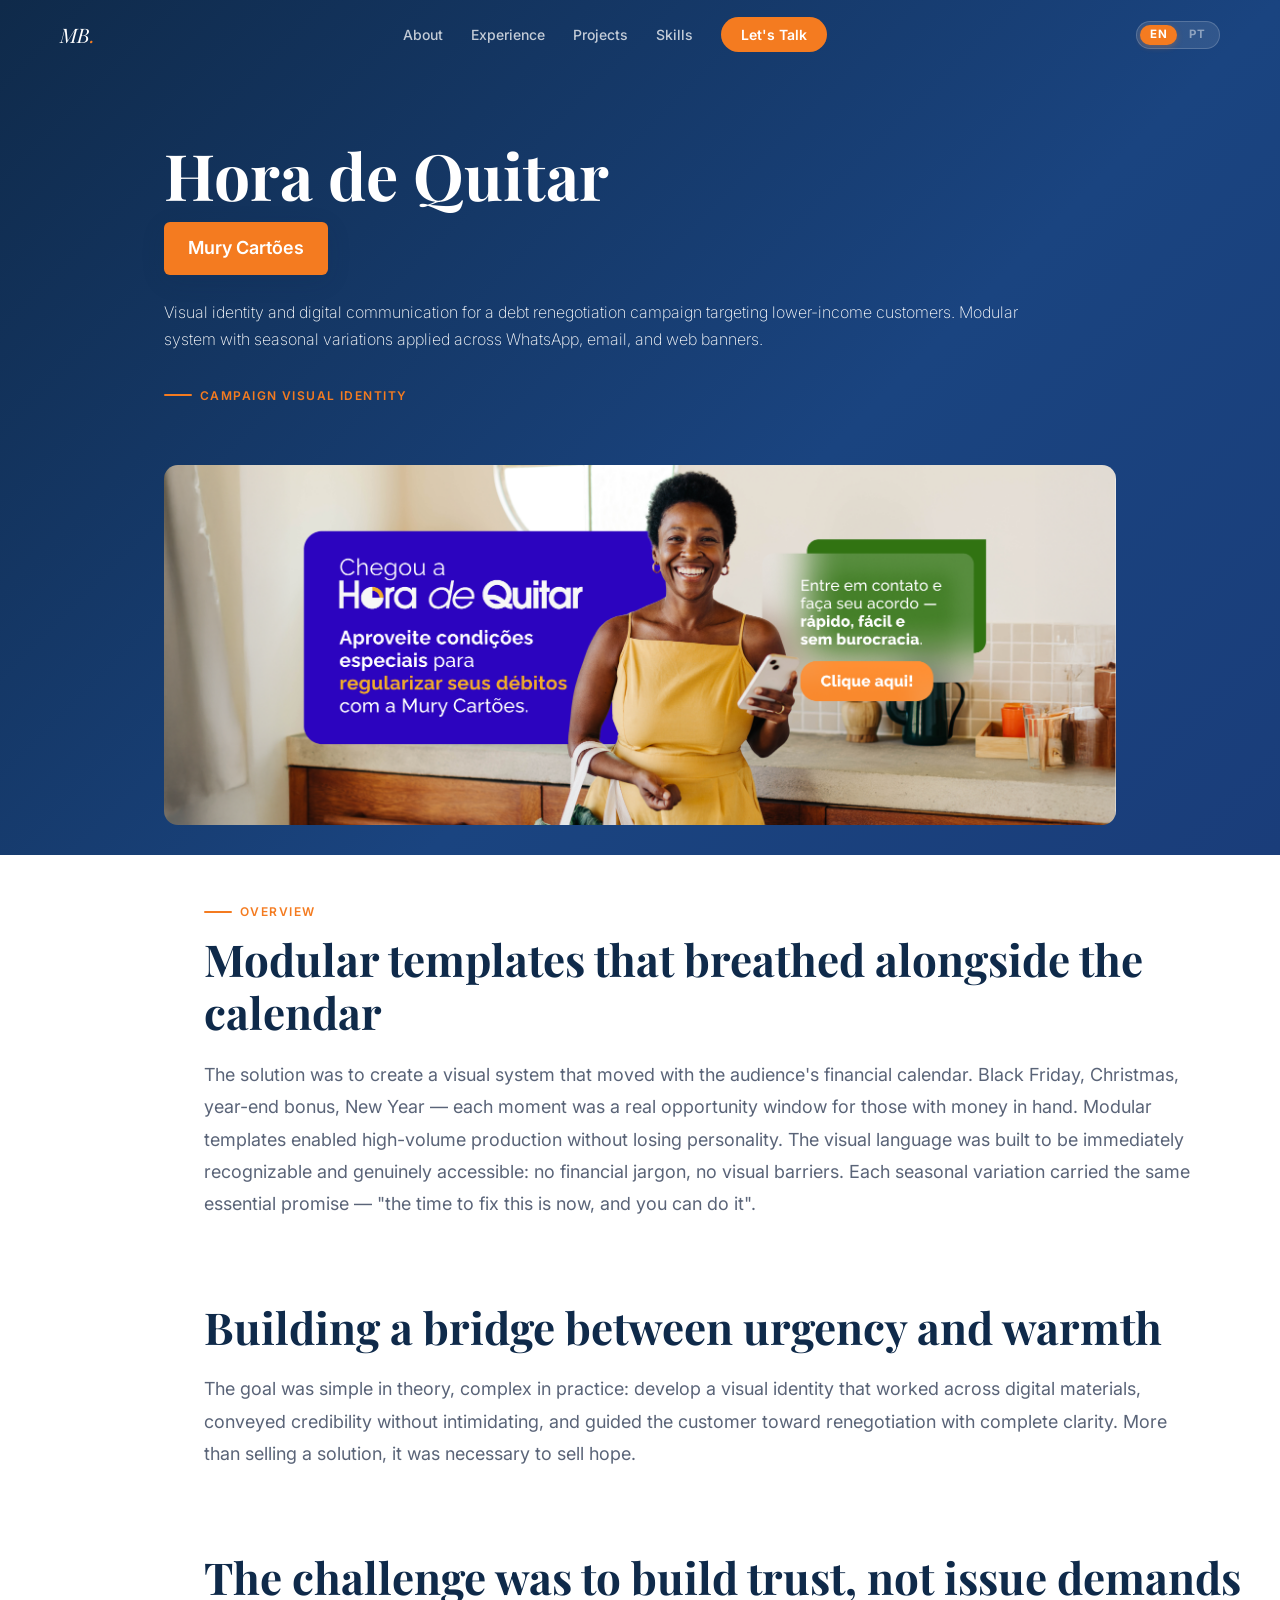
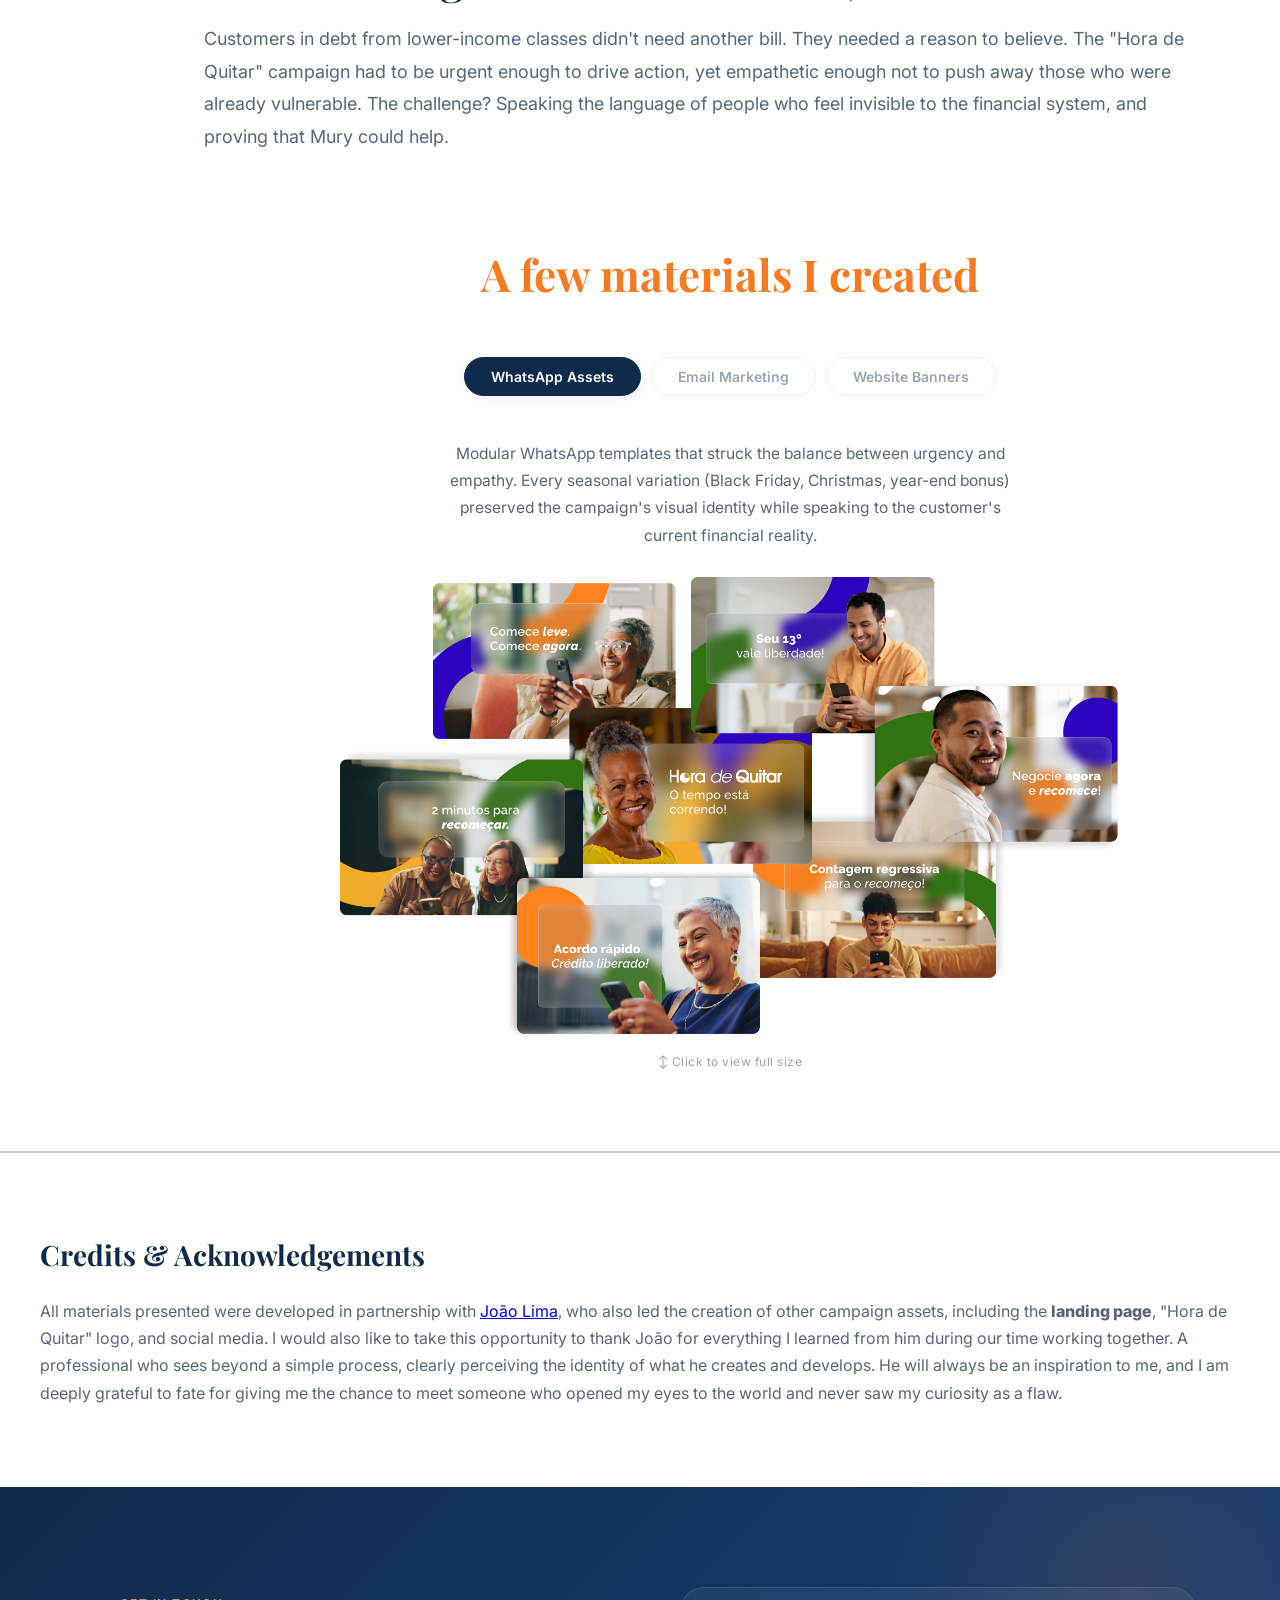
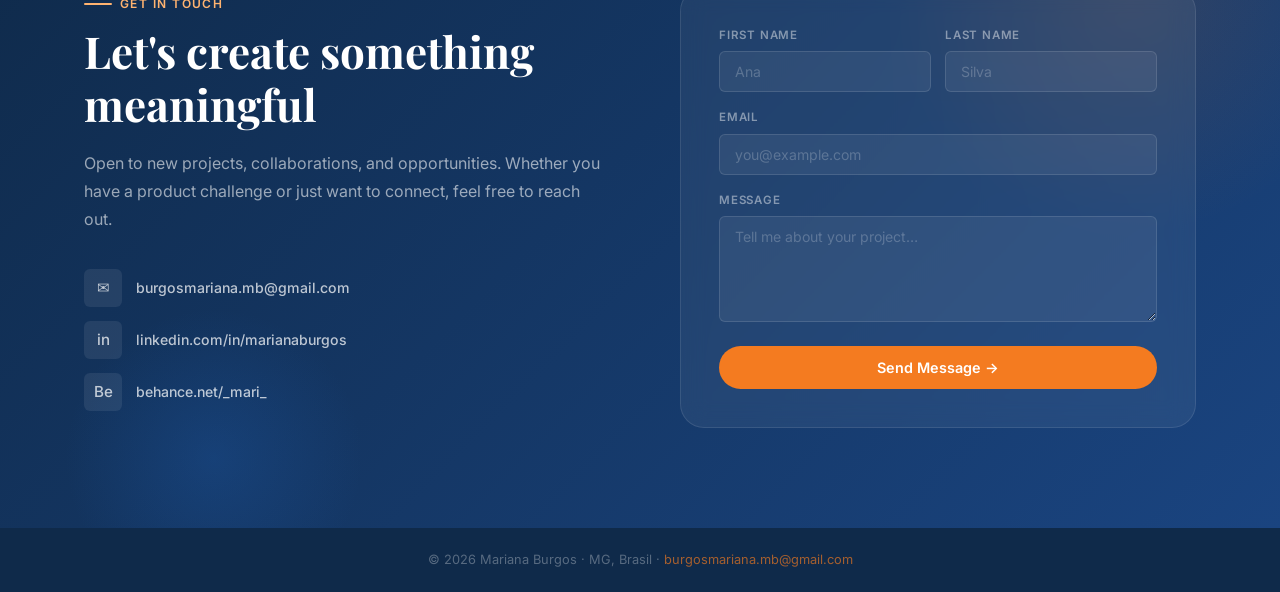
==== commit 0dc6652f: "formulario-e-favicon" ====
--- a/projeto-1.html
+++ b/projeto-1.html
@@ -4,6 +4,7 @@
   <meta charset="UTF-8" />
   <meta name="viewport" content="width=device-width, initial-scale=1.0" />
   <title>Hora de Quitar — Mariana Burgos</title>
+  <link rel="icon" type="image/svg+xml" href="/favicon.svg">
   <link rel="preconnect" href="https://fonts.googleapis.com" />
   <link rel="preconnect" href="https://fonts.gstatic.com" crossorigin />
   <link href="https://fonts.googleapis.com/css2?family=Inter:wght@300;400;500;600;700&family=Playfair+Display:ital,wght@0,700;1,700&display=swap" rel="stylesheet" />
--- a/css/style.css
+++ b/css/style.css
@@ -412,20 +412,320 @@
       align-items: center;
     }
     .about-image-wrap { position: relative; }
+
+    /* ── About Photo Tooltip & Trigger ───────────────────── */
+    .about-photo-trigger { cursor: pointer; }
+
+    .about-tooltip {
+      position: fixed;
+      background: var(--blue-dark);
+      color: var(--white);
+      padding: 8px 18px;
+      border-radius: 50px;
+      font-size: .82rem;
+      font-weight: 600;
+      white-space: nowrap;
+      opacity: 0;
+      pointer-events: none;
+      transition: opacity .18s ease;
+      z-index: 400;
+      box-shadow: var(--shadow-md);
+      transform: translate(-50%, -100%);
+    }
+    .about-tooltip::after {
+      content: '';
+      position: absolute;
+      bottom: -6px; left: 50%;
+      transform: translateX(-50%);
+      border-left: 6px solid transparent;
+      border-right: 6px solid transparent;
+      border-top: 7px solid var(--blue-dark);
+    }
+    .about-tooltip.visible { opacity: 1; }
+
+    /* pulsing ring on the image box */
+    .about-photo-pulse {
+      position: absolute;
+      inset: -4px;
+      border-radius: inherit;
+      border: 2.5px solid var(--orange);
+      opacity: 0;
+      transform: scale(.97);
+      transition: opacity .22s ease, transform .22s ease;
+      pointer-events: none;
+    }
+    .about-photo-trigger:hover .about-photo-pulse,
+    .about-photo-trigger:focus  .about-photo-pulse {
+      opacity: .55;
+      transform: scale(1);
+    }
+
+    /* ── Curiosidades Modal ──────────────────────────────── */
+    .curios-overlay {
+      position: fixed;
+      inset: 0;
+      background: rgba(10,20,40,.72);
+      backdrop-filter: blur(8px);
+      -webkit-backdrop-filter: blur(8px);
+      z-index: 300;
+      display: flex;
+      align-items: center;
+      justify-content: center;
+      padding: 20px;
+      opacity: 0;
+      visibility: hidden;
+      transition: opacity .3s ease, visibility .3s ease;
+    }
+    .curios-overlay.active { opacity: 1; visibility: visible; }
+
+    .curios-box {
+      background: var(--white);
+      border-radius: var(--radius-lg);
+      max-width: 720px;
+      width: 100%;
+      max-height: 92vh;
+      overflow-y: auto;
+      box-shadow: 0 24px 72px rgba(10,20,40,.35);
+      position: relative;
+      animation: curiosSlideUp .35s cubic-bezier(.4,0,.2,1);
+    }
+    @keyframes curiosSlideUp {
+      from { transform: translateY(28px); opacity: 0; }
+      to   { transform: translateY(0);    opacity: 1; }
+    }
+
+    .curios-header {
+      background: linear-gradient(135deg, var(--blue-dark) 0%, var(--blue) 100%);
+      padding: 28px 28px 24px;
+      border-radius: var(--radius-lg) var(--radius-lg) 0 0;
+      display: flex;
+      align-items: center;
+      gap: 18px;
+    }
+    .curios-avatar {
+      width: 56px; height: 56px;
+      border-radius: 50%;
+      background: linear-gradient(135deg, var(--orange) 0%, var(--blue-mid) 100%);
+      display: flex;
+      align-items: center;
+      justify-content: center;
+      font-family: 'Playfair Display', serif;
+      font-size: 1.5rem;
+      color: var(--white);
+      font-style: italic;
+      flex-shrink: 0;
+    }
+    .curios-header-text h2 {
+      font-family: 'Playfair Display', serif;
+      font-size: 1.3rem;
+      color: var(--white);
+      margin-bottom: 3px;
+    }
+    .curios-header-text p { font-size: .82rem; color: rgba(255,255,255,.5); }
+
+    .curios-close {
+      position: absolute;
+      top: 14px; right: 14px;
+      width: 34px; height: 34px;
+      border-radius: 50%;
+      background: rgba(255,255,255,.14);
+      border: none;
+      color: var(--white);
+      cursor: pointer;
+      display: flex;
+      align-items: center;
+      justify-content: center;
+      transition: background .2s;
+    }
+    .curios-close:hover { background: rgba(255,255,255,.28); }
+
+    /* ── Cards Grid ──────────────────────────────────────── */
+    .curios-grid {
+      display: grid;
+      grid-template-columns: repeat(3, 1fr);
+      gap: 14px;
+      padding: 20px;
+    }
+
+    .curio-card {
+      border-radius: var(--radius-md);
+      padding: 18px 16px;
+      border: 1px solid var(--gray-100);
+      transition: transform .2s, box-shadow .2s;
+      display: flex;
+      flex-direction: column;
+    }
+    .curio-card:hover { transform: translateY(-3px); box-shadow: var(--shadow-sm); }
+
+    .curio-emoji { font-size: 1.7rem; margin-bottom: 10px; display: block; }
+
+    .curio-card h3 {
+      font-weight: 700;
+      font-size: .875rem;
+      color: var(--blue-dark);
+      margin-bottom: 6px;
+    }
+    .curio-card p {
+      font-size: .78rem;
+      color: var(--gray-600);
+      line-height: 1.55;
+      margin-bottom: 12px;
+      flex: 1;
+    }
+
+    .curio-btn {
+      display: inline-flex;
+      align-items: center;
+      gap: 4px;
+      font-size: .74rem;
+      font-weight: 700;
+      text-decoration: none;
+      padding: 5px 13px;
+      border-radius: 50px;
+      transition: opacity .2s, transform .2s;
+      align-self: flex-start;
+    }
+    .curio-btn:hover { transform: translateY(-1px); opacity: .85; }
+
+    .curio-art      { background: #fff7f3; }
+    .curio-btn-art  { background: var(--orange); color: var(--white); }
+    .curio-scout       { background: #f2f7ee; }
+    .curio-btn-scout   { background: #1877F2; color: var(--white); }
+    .curio-spotify  { background: #f0faf3; }
+    .curio-btn-spotify { background: #1DB954; color: var(--white); }
+    .curio-insta    { background: #fdf4ff; }
+    .curio-btn-insta {
+      background: linear-gradient(135deg, #f09433 0%, #e6683c 25%, #dc2743 50%, #cc2366 75%, #bc1888 100%);
+      color: var(--white);
+    }
+
+    .curio-card-photo {
+      width: calc(100% + 32px);
+      margin: -18px -16px 14px;
+      height: 96px;
+      object-fit: cover;
+      object-position: center 20%;
+      display: block;
+      border-radius: var(--radius-md) var(--radius-md) 0 0;
+    }
+
+    /* ── Flip Cards (movie / animation) ─────────────────── */
+    .curio-flip-card {
+      border-radius: var(--radius-md);
+      perspective: 900px;
+      cursor: pointer;
+      min-height: 220px;
+    }
+    .curio-flip-inner {
+      position: relative;
+      width: 100%;
+      height: 100%;
+      min-height: 220px;
+      transform-style: preserve-3d;
+      transition: transform .55s cubic-bezier(.4,0,.2,1);
+      border-radius: var(--radius-md);
+    }
+    .curio-flip-card.flipped .curio-flip-inner { transform: rotateY(180deg); }
+
+    .curio-flip-front,
+    .curio-flip-back {
+      position: absolute;
+      inset: 0;
+      backface-visibility: hidden;
+      -webkit-backface-visibility: hidden;
+      border-radius: var(--radius-md);
+      overflow: hidden;
+      border: 1px solid var(--gray-100);
+    }
+
+    /* Front */
+    .curio-flip-front { display: flex; flex-direction: column; background: var(--white); }
+
+    .movie-poster {
+      flex: 1;
+      position: relative;
+      overflow: hidden;
+      min-height: 160px;
+    }
+    .movie-poster-img {
+      width: 100%;
+      height: 100%;
+      object-fit: cover;
+      object-position: center top;
+      display: block;
+      transition: transform .4s ease;
+    }
+    .curio-flip-card:hover .movie-poster-img { transform: scale(1.04); }
+
+    .movie-badge {
+      position: absolute;
+      top: 10px; left: 10px;
+      background: rgba(0,0,0,.5);
+      color: var(--white);
+      font-size: .65rem;
+      font-weight: 700;
+      letter-spacing: .06em;
+      padding: 3px 9px;
+      border-radius: 50px;
+      backdrop-filter: blur(4px);
+      z-index: 2;
+    }
+    .movie-poster-fallback {
+      width: 100%;
+      height: 100%;
+      display: flex;
+      align-items: center;
+      justify-content: center;
+      font-size: 3rem;
+    }
+    .poster-treasure-bg  { background: linear-gradient(160deg,#060c24 0%,#0e1a52 40%,#7b5010 70%,#c8841a 100%); }
+    .poster-adventure-bg { background: linear-gradient(160deg,#5ec8f0 0%,#87d4f7 35%,#5cb85c 65%,#f4e048 100%); }
+
+    .movie-info {
+      padding: 10px 13px;
+      background: var(--white);
+    }
+    .movie-info h3 { font-weight: 700; font-size: .85rem; color: var(--blue-dark); margin-bottom: 2px; }
+    .movie-info span { font-size: .72rem; color: var(--gray-400); }
+
+    /* Back */
+    .curio-flip-back {
+      background: linear-gradient(145deg, var(--blue-dark) 0%, var(--blue) 100%);
+      transform: rotateY(180deg);
+      display: flex;
+      flex-direction: column;
+      align-items: center;
+      justify-content: center;
+      text-align: center;
+      padding: 20px 16px;
+      gap: 8px;
+    }
+    .flip-back-emoji { font-size: 2rem; }
+    .curio-flip-back h3 { font-family: 'Playfair Display', serif; font-size: .95rem; color: var(--white); margin-bottom: 6px; }
+    .curio-flip-back p  { font-size: .77rem; color: rgba(255,255,255,.75); line-height: 1.55; flex: 1; }
+    .flip-hint { font-size: .68rem; color: rgba(255,255,255,.4); letter-spacing: .04em; margin-top: auto; }
+
+    /* ── Responsive ──────────────────────────────────────── */
+    @media (max-width: 600px) {
+      .curios-grid { grid-template-columns: 1fr 1fr; gap: 10px; padding: 14px; }
+      .curio-flip-card { min-height: 200px; }
+      .curio-flip-inner { min-height: 200px; }
+    }
     .about-image-box {
       width: 100%;
       aspect-ratio: 4/5;
       border-radius: var(--radius-lg);
       background: linear-gradient(145deg, var(--blue-light) 0%, #c8deff 100%);
-      display: flex;
-      align-items: center;
-      justify-content: center;
-      font-family: 'Playfair Display', serif;
-      font-size: 6rem;
-      color: var(--blue-mid);
-      font-style: italic;
       position: relative;
       overflow: hidden;
+    }
+
+    .about-photo {
+      width: 100%;
+      height: 100%;
+      display: block;
+      object-fit: cover;
+      object-position: center top;
     }
     .about-image-box::before {
       content: '';
@@ -621,11 +921,56 @@
     .project-thumb { height: 210px; position: relative; overflow: hidden; background: var(--gray-100); }
     .project-thumb img { width: 100%; height: 100%; object-fit: cover; display: block; }
     .project-thumb-bg { width: 100%; height: 100%; display: flex; align-items: center; justify-content: center; }
-    .thumb-1 { background: linear-gradient(135deg,#d0dff8 0%,#b8cff5 100%); }
-    .thumb-2 { background: linear-gradient(135deg,#fde8cc 0%,#fbd0a0 100%); }
-    .thumb-3 { background: linear-gradient(135deg,#d0eee8 0%,#b0ddd0 100%); }
-    .thumb-4 { background: linear-gradient(135deg,#e2d4f8 0%,#cdb8f0 100%); }
+    .thumb-1  { background: linear-gradient(135deg,#d0dff8 0%,#b8cff5 100%); }
+    .thumb-2  { background: linear-gradient(135deg,#fde8cc 0%,#fbd0a0 100%); }
+    .thumb-3  { background: linear-gradient(135deg,#d0eee8 0%,#b0ddd0 100%); }
+    .thumb-4  { background: linear-gradient(135deg,#e2d4f8 0%,#cdb8f0 100%); }
+    .thumb-p2 { background: linear-gradient(135deg, var(--blue-dark) 0%, #1a4480 60%, #1e3a6a 100%); }
     .thumb-icon { font-size: 3.5rem; opacity: .35; }
+
+    /* Dual-badge thumbnail (Projeto 2) */
+    .thumb-dual-badges {
+      display: flex;
+      align-items: center;
+      gap: 10px;
+      flex-wrap: wrap;
+      justify-content: center;
+      padding: 0 16px;
+    }
+    .thumb-app-badge {
+      font-size: .72rem;
+      font-weight: 700;
+      letter-spacing: .07em;
+      text-transform: uppercase;
+      padding: 5px 14px;
+      border-radius: 50px;
+    }
+    .thumb-app-badge.venda    { background: var(--orange);   color: var(--white); }
+    .thumb-app-badge.lojistas { background: rgba(255,255,255,.15); color: rgba(255,255,255,.85); border: 1px solid rgba(255,255,255,.3); }
+    .thumb-app-sep { color: rgba(255,255,255,.35); font-size: 1rem; font-weight: 300; }
+
+    /* Hover overlay for clickable project cards */
+    .project-thumb-overlay {
+      position: absolute;
+      inset: 0;
+      background: rgba(15,42,74,.55);
+      display: flex;
+      align-items: center;
+      justify-content: center;
+      opacity: 0;
+      transition: opacity var(--transition);
+    }
+    .project-card:hover .project-thumb-overlay { opacity: 1; }
+    .overlay-label {
+      color: var(--white);
+      font-weight: 600;
+      font-size: .875rem;
+      letter-spacing: .05em;
+      border: 1.5px solid rgba(255,255,255,.6);
+      padding: 8px 22px;
+      border-radius: 50px;
+      backdrop-filter: blur(4px);
+    }
 
     .coming-soon-overlay {
       position: absolute;
--- a/css/projeto-1.css
+++ b/css/projeto-1.css
@@ -330,14 +330,8 @@
   object-fit: contain;
   border-radius: var(--radius-md);
   cursor: pointer;
-  box-shadow: var(--shadow-md);
-  transition: transform var(--transition), box-shadow var(--transition);
-}
-
-.mat-image:hover {
-  transform: scale(1.008);
-  box-shadow: var(--shadow-lg);
-}
+}
+
 
 .mat-hint {
   font-size: .75rem;
